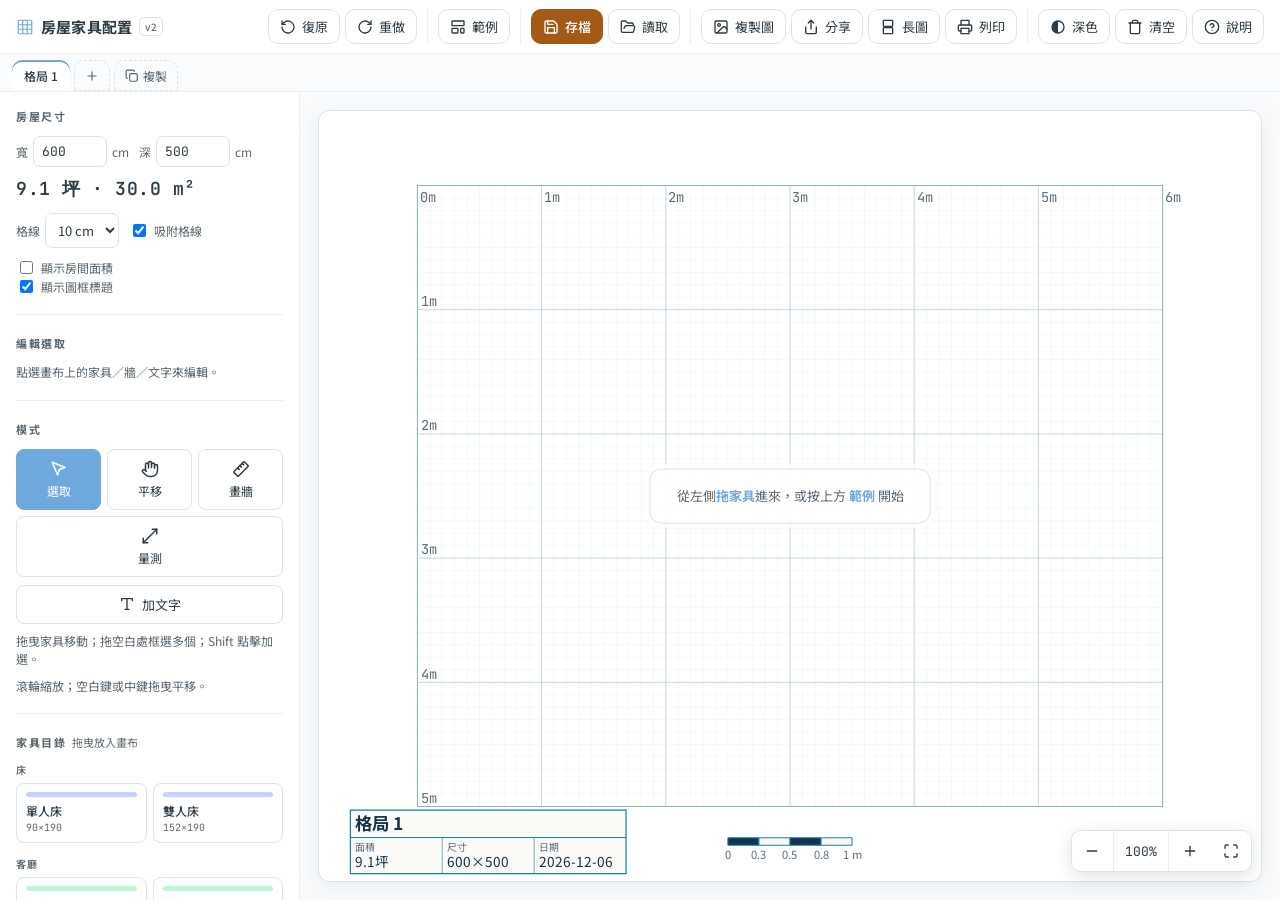
==== index.html @ b5158971 "fix: 改文字/標籤改成外科即時更新，除掉逐字 undo 與游標跳尾 oninput 原本每字元 commit()+render()，造成：逐字 undo、每字元重繪整張 SVG、render 重建" ====
<!doctype html>
<html lang="zh-Hant">
<head>
<meta charset="utf-8">
<meta name="viewport" content="width=device-width, initial-scale=1">
<title>房屋家具配置工具</title>
<link rel="preconnect" href="https://fonts.googleapis.com">
<link rel="preconnect" href="https://fonts.gstatic.com" crossorigin>
<link href="https://fonts.googleapis.com/css2?family=Noto+Sans+TC:wght@400;500;700&family=JetBrains+Mono:wght@400;500;600&display=swap" rel="stylesheet">
<link rel="stylesheet" href="style.css?v=20">
</head>
<body>
<header class="topbar">
  <div class="brand"><svg class="brand-mark" viewBox="0 0 24 24" aria-hidden="true"><rect x="3" y="3" width="18" height="18" rx="1.5"/><path d="M3 9h18M3 15h18M9 3v18M15 3v18"/></svg>房屋家具配置<span class="ver">v2</span></div>
  <div class="toolgroups">
    <div class="group">
      <button id="btnUndo" title="復原 (Ctrl+Z)" aria-label="復原"><svg viewBox="0 0 24 24"><path d="M3 12a9 9 0 1 0 3-6.7L3 8"/><path d="M3 3v5h5"/></svg><span>復原</span></button>
      <button id="btnRedo" title="重做 (Ctrl+Y)" aria-label="重做"><svg viewBox="0 0 24 24"><path d="M21 12a9 9 0 1 1-3-6.7L21 8"/><path d="M21 3v5h-5"/></svg><span>重做</span></button>
    </div>
    <div class="group">
      <button id="btnExample" title="載入三房兩廳範例" aria-label="載入範例"><svg viewBox="0 0 24 24"><rect x="3" y="3" width="18" height="7" rx="1"/><rect x="3" y="14" width="9" height="7" rx="1"/><rect x="16" y="14" width="5" height="7" rx="1"/></svg><span>範例</span></button>
    </div>
    <div class="group">
      <button id="btnSave" class="primary" title="存成自含 HTML" aria-label="存檔"><svg viewBox="0 0 24 24"><path d="M19 21H5a2 2 0 0 1-2-2V5a2 2 0 0 1 2-2h11l5 5v11a2 2 0 0 1-2 2z"/><path d="M17 21v-8H7v8"/><path d="M7 3v5h8"/></svg><span>存檔</span></button>
      <button id="btnLoad" title="讀取 .html / .json 續編" aria-label="讀取"><svg viewBox="0 0 24 24"><path d="m6 14 1.5-2.9A2 2 0 0 1 9.24 10H20a2 2 0 0 1 1.94 2.5l-1.55 6a2 2 0 0 1-1.94 1.5H4a2 2 0 0 1-2-2V5a2 2 0 0 1 2-2h3.9a2 2 0 0 1 1.69.9l.82 1.2a2 2 0 0 0 1.7.9H18a2 2 0 0 1 2 2v2"/></svg><span>讀取</span></button>
      <input type="file" id="fileInput" accept=".html,.json" hidden>
    </div>
    <div class="group">
      <button id="btnCopy" title="複製目前分頁平面圖" aria-label="複製圖"><svg viewBox="0 0 24 24"><rect x="3" y="3" width="18" height="18" rx="2"/><circle cx="9" cy="9" r="2"/><path d="m21 15-3.1-3.1a2 2 0 0 0-2.8 0L6 21"/></svg><span>複製圖</span></button>
      <button id="btnShare" title="複製分享連結" aria-label="分享"><svg viewBox="0 0 24 24"><path d="M4 12v8a2 2 0 0 0 2 2h12a2 2 0 0 0 2-2v-8"/><path d="M16 6l-4-4-4 4"/><path d="M12 2v13"/></svg><span>分享</span></button>
      <button id="btnLong" title="下載含所有分頁的長圖" aria-label="長圖"><svg viewBox="0 0 24 24"><rect x="5" y="2" width="14" height="9" rx="1"/><rect x="5" y="13" width="14" height="9" rx="1"/></svg><span>長圖</span></button>
      <button id="btnPrint" title="列印 / 另存 PDF" aria-label="列印"><svg viewBox="0 0 24 24"><path d="M6 9V2h12v7"/><path d="M6 18H4a2 2 0 0 1-2-2v-5a2 2 0 0 1 2-2h16a2 2 0 0 1 2 2v5a2 2 0 0 1-2 2h-2"/><rect x="6" y="14" width="12" height="8"/></svg><span>列印</span></button>
    </div>
    <div class="group">
      <button id="btnTheme" title="切換深／淺色" aria-label="切換深淺色"><svg viewBox="0 0 24 24"><circle cx="12" cy="12" r="9"/><path d="M12 3a9 9 0 0 0 0 18z" fill="currentColor" stroke="none"/></svg><span>深色</span></button>
      <button id="btnClear" class="danger" title="清空目前分頁" aria-label="清空"><svg viewBox="0 0 24 24"><path d="M3 6h18"/><path d="M19 6v14a2 2 0 0 1-2 2H7a2 2 0 0 1-2-2V6m3 0V4a2 2 0 0 1 2-2h4a2 2 0 0 1 2 2v2"/></svg><span>清空</span></button>
      <button id="btnHelp" title="使用說明 / 快捷鍵" aria-label="使用說明"><svg viewBox="0 0 24 24"><circle cx="12" cy="12" r="10"/><path d="M9.1 9a3 3 0 0 1 5.8 1c0 2-3 3-3 3"/><path d="M12 17h.01"/></svg><span>說明</span></button>
    </div>
  </div>
</header>

<div id="helpOverlay" class="overlay" hidden>
  <div class="modal" role="dialog" aria-modal="true" aria-labelledby="helpTitle">
    <button class="modal-x" id="helpClose" aria-label="關閉">×</button>
    <h2 id="helpTitle">使用說明</h2>
    <h3>模式</h3>
    <ul>
      <li><b>選取</b>：拖家具移動；拖空白處框選多個；Shift 點擊加選。</li>
      <li><b>平移</b>：拖曳畫布；也可空白鍵／中鍵／雙指。</li>
      <li><b>畫牆</b>：按住拖一道牆，牆面對齊格線，家具會自動貼齊。</li>
      <li><b>量測</b>：拖一條線量任意距離（cm）。</li>
    </ul>
    <h3>選取家具後</h3>
    <ul>
      <li>四角控制點拖曳改大小、上方圓點旋轉（吸附 15°，Shift 自由）。</li>
      <li>自動顯示到周圍牆的間距；左側可輸入精確 cm、換色、加標籤。</li>
    </ul>
    <h3>快捷鍵</h3>
    <ul class="keys">
      <li><kbd>方向鍵</kbd> 微調（<kbd>Shift</kbd>=1cm）</li>
      <li><kbd>R</kbd> 旋轉 90°</li>
      <li><kbd>Ctrl</kbd>+<kbd>Z</kbd>/<kbd>Y</kbd> 復原／重做</li>
      <li><kbd>Ctrl</kbd>+<kbd>C</kbd>/<kbd>V</kbd>/<kbd>D</kbd> 複製／貼上／再製</li>
      <li><kbd>Ctrl</kbd>+<kbd>A</kbd> 全選</li>
      <li><kbd>Delete</kbd> 刪除　<kbd>Esc</kbd> 取消</li>
      <li>滾輪／雙指 縮放</li>
    </ul>
    <h3>其他</h3>
    <ul>
      <li><b>房間面積</b>：勾選後牆圍出的每間房自動標坪數。</li>
      <li><b>底圖描圖</b>：上傳現成平面圖→校準比例→描牆擺家具。</li>
      <li><b>分頁</b>：多方案並存對比；<b>分享</b>複製連結、<b>長圖</b>含所有分頁、<b>列印</b>可另存 PDF。</li>
    </ul>
  </div>
</div>

<nav class="tabbar" id="tabbar" aria-label="格局分頁"></nav>

<main class="layout">
  <aside class="sidebar">
    <section class="panel">
      <h2>房屋尺寸</h2>
      <div class="row">
        <label>寬 <input type="number" id="areaW" class="num" min="100" max="3000" step="10"> cm</label>
        <label>深 <input type="number" id="areaH" class="num" min="100" max="3000" step="10"> cm</label>
      </div>
      <p class="pyeong num" id="pyeong">0 坪</p>
      <div class="row">
        <label>格線 <select id="gridSel">
          <option value="5">5 cm</option>
          <option value="10" selected>10 cm</option>
          <option value="25">25 cm</option>
          <option value="50">50 cm</option>
        </select></label>
        <label class="chk"><input type="checkbox" id="snapChk" checked> 吸附格線</label>
      </div>
      <label class="chk"><input type="checkbox" id="areaChk"> 顯示房間面積</label>
      <label class="chk"><input type="checkbox" id="titleChk" checked> 顯示圖框標題</label>
    </section>

    <section class="panel" id="editorSection">
      <h2>編輯選取</h2>
      <div id="editor"><p class="hint">點選畫布上的家具／牆／文字來編輯。</p></div>
    </section>

    <section class="panel">
      <h2>模式</h2>
      <div class="modes">
        <button id="modeSelect" class="mode active"><svg viewBox="0 0 24 24"><path d="M3 3l7.07 16.97 2.51-7.39 7.39-2.51L3 3z"/></svg><span>選取</span></button>
        <button id="modePan" class="mode"><svg viewBox="0 0 24 24"><path d="M18 11V6a2 2 0 0 0-4 0"/><path d="M14 10V4a2 2 0 0 0-4 0v2"/><path d="M10 10.5V6a2 2 0 0 0-4 0v8"/><path d="M18 8a2 2 0 1 1 4 0v6a8 8 0 0 1-8 8h-2c-2.8 0-4.5-.86-6-2.34l-3.6-3.6a2 2 0 0 1 2.83-2.82L7 15"/></svg><span>平移</span></button>
        <button id="modeWall" class="mode"><svg viewBox="0 0 24 24"><path d="M21.3 8.7 8.7 21.3a1 1 0 0 1-1.4 0l-4.6-4.6a1 1 0 0 1 0-1.4L15.3 2.7a1 1 0 0 1 1.4 0l4.6 4.6a1 1 0 0 1 0 1.4Z"/><path d="m7.5 10.5 2 2"/><path d="m10.5 7.5 2 2"/><path d="m13.5 4.5 2 2"/></svg><span>畫牆</span></button>
        <button id="modeMeasure" class="mode"><svg viewBox="0 0 24 24"><path d="M21 3 3 21"/><path d="M3 15v6h6"/><path d="M15 3h6v6"/></svg><span>量測</span></button>
      </div>
      <button id="addText" class="toolwide"><svg viewBox="0 0 24 24"><path d="M4 7V4h16v3"/><path d="M9 20h6"/><path d="M12 4v16"/></svg><span>加文字</span></button>
      <p class="hint" id="modeHint">拖曳家具移動；拖空白處框選多個；Shift 點擊加選。</p>
      <p class="hint">滾輪縮放；空白鍵或中鍵拖曳平移。</p>
    </section>

    <section class="panel">
      <h2>家具目錄 <span class="sub">拖曳放入畫布</span></h2>
      <div id="catalog"></div>
    </section>

    <section class="panel">
      <h2>底圖描圖 <span class="sub">選用</span></h2>
      <input type="file" id="bgInput" accept="image/*" hidden>
      <button class="toolwide" id="bgUpload"><svg viewBox="0 0 24 24"><rect x="3" y="3" width="18" height="18" rx="2"/><circle cx="9" cy="9" r="2"/><path d="m21 15-3.1-3.1a2 2 0 0 0-2.8 0L6 21"/></svg><span>上傳平面圖</span></button>
      <div id="bgCtl" hidden style="margin-top:10px">
        <label style="display:flex;gap:8px;align-items:center">透明度 <input type="range" id="bgOpacity" min="0.1" max="1" step="0.1" value="0.5" style="flex:1"></label>
        <div class="row" style="margin-top:10px">
          <button class="toolwide" id="bgCalib" style="flex:1"><svg viewBox="0 0 24 24"><path d="M21 3 3 21"/><path d="M3 15v6h6"/><path d="M15 3h6v6"/></svg><span>校準比例</span></button>
          <button class="toolwide del" id="bgRemove" style="flex:0 0 auto;width:auto;border-color:var(--danger);color:var(--danger)">移除</button>
        </div>
      </div>
      <p class="hint">上傳現成平面圖→校準比例→在上面描牆、擺家具。</p>
    </section>
  </aside>

  <div class="canvas-wrap">
    <svg id="board" xmlns="http://www.w3.org/2000/svg" preserveAspectRatio="xMidYMid meet"></svg>
    <div id="emptyHint" class="empty-hint" hidden>從左側<b>拖家具</b>進來，或按上方 <b>範例</b> 開始</div>
    <div class="zoom-ctl" role="group" aria-label="縮放">
      <button id="zoomOut" aria-label="縮小"><svg viewBox="0 0 24 24"><path d="M5 12h14"/></svg></button>
      <button id="zoomLabel" class="num" title="重設縮放">100%</button>
      <button id="zoomIn" aria-label="放大"><svg viewBox="0 0 24 24"><path d="M5 12h14"/><path d="M12 5v14"/></svg></button>
      <button id="zoomFit" title="符合視窗" aria-label="符合視窗"><svg viewBox="0 0 24 24"><path d="M8 3H5a2 2 0 0 0-2 2v3"/><path d="M21 8V5a2 2 0 0 0-2-2h-3"/><path d="M3 16v3a2 2 0 0 0 2 2h3"/><path d="M16 21h3a2 2 0 0 0 2-2v-3"/></svg></button>
    </div>
    <div id="toast" class="toast" role="status" aria-live="polite"></div>
  </div>
</main>

<script src="app.js?v=22" defer></script>
</body>
</html>
---- style.css ----
:root{
  color-scheme:light;
  --paper:#FFFFFF;       /* 面板白 */
  --paper-2:#FAFBFC;     /* 畫布外底，霧藍調 */
  --surface-2:#FFFFFF;   /* 可互動控件底（chip/input/mode）；深色時比面板略亮做層次 */
  --ink:#2D3B45;         /* 主文字（柔和深灰藍，非重製圖墨藍） */
  --muted:#5A6670;       /* 次要文字灰（對白底 ≥4.5:1） */
  --line:#EBEFF2;        /* 淺分隔線 */
  --line2:#DCE3E8;
  --accent:#6FA8DC;      /* 霧藍 */
  --accent-d:#4E8AC2;
  --accent-soft:rgba(111,168,220,.14); /* 框選填色，走 accent */
  --action:#A25A16;      /* 主動作色（存檔），暖琥珀與霧藍拉開層級；配白字達 WCAG AA */
  --action-d:#89490F;
  --danger:#D97060;      /* 柔珊瑚，取代刺眼紅 */
  --hover-bg:#EDF3FA;    /* 按鈕 hover 底色 */
  --chip-bg:#F1F5F9;     /* 標籤／小按鈕底色 */
  --tab-bg:#EEF3F8;      /* 分頁未選底 */
  --tab-bg-h:#E2ECF5;    /* 分頁 hover 底 */
  --soft:#EEF2F6;        /* kbd／小控制項 hover 底，收斂原本三個近似灰 */
  --text-strong:#334155; /* 畫布主輔助文字（固定，不隨深色翻轉——畫布恆為白紙） */
  --ink-dim:#5A6B7B;     /* 畫布次要文字（固定，同上） */
  --toast-bg:#2D3B45;    /* 提示膠囊固定深底，深淺色皆同 */
  --radius:12px;
  --mono:'JetBrains Mono',ui-monospace,SFMono-Regular,Menlo,monospace;
  --sans:'Noto Sans TC',system-ui,sans-serif;
}
/* 深色：只翻 chrome，畫布(#board)恆白。品牌色/畫布墨色/toast 不覆蓋→保留淺色值 */
:root[data-theme="dark"]{
  color-scheme:dark;
  --paper:#1B2530;
  --paper-2:#101820;
  --surface-2:#212E39;
  --ink:#E4EAEF;
  --muted:#93A1AC;
  --line:#28363F;
  --line2:#3A4854;
  --hover-bg:#243541;
  --chip-bg:#2B3A45;
  --tab-bg:#1F2B35;
  --tab-bg-h:#2A3A46;
  --soft:#293742;
}
*{box-sizing:border-box}
html,body{height:100%}
body{
  margin:0; background:var(--paper-2); color:var(--ink);
  font-family:var(--sans); font-size:14px; display:flex; flex-direction:column;
}
.num,#pyeong,input.num,#zoomLabel{font-family:var(--mono); font-variant-numeric:tabular-nums}

/* ---- top bar ---- */
.topbar{
  display:flex; align-items:center; justify-content:space-between; gap:12px;
  padding:9px 16px; background:var(--paper); color:var(--ink); flex-wrap:wrap;
  border-bottom:1px solid var(--line);
}
.brand{font-weight:700; font-size:15px; letter-spacing:.2px; display:flex; align-items:center; gap:7px}
.brand-mark{width:18px; height:18px; color:var(--accent); flex-shrink:0; fill:none; stroke:currentColor; stroke-width:1.6; stroke-linejoin:round}
.brand .ver{font-family:var(--sans); font-size:10px; color:var(--muted); font-weight:500; border:1px solid var(--line2); border-radius:5px; padding:1px 5px; letter-spacing:.5px}
.toolgroups{display:flex; gap:10px; flex-wrap:wrap}
.group{display:flex; gap:5px; align-items:center}
.group + .group{border-left:1px solid var(--line); padding-left:10px}
.topbar button{
  display:inline-flex; align-items:center; gap:6px; background:transparent; color:var(--ink);
  border:1px solid var(--line2); padding:7px 11px; min-height:34px; border-radius:10px; cursor:pointer;
  font-size:13px; font-family:inherit; transition:background .15s,border-color .15s,color .15s;
}
.topbar button:hover{background:var(--hover-bg); border-color:var(--accent); color:var(--accent-d)}
.topbar button.primary{background:var(--action); border-color:var(--action); color:#fff; font-weight:500}
.topbar button.primary:hover{background:var(--action-d); border-color:var(--action-d); color:#fff}
.topbar button.danger:hover{background:var(--danger); border-color:var(--danger); color:#fff}
/* 圖示只在按鈕內：限定 selector，避免 fill/stroke 繼承洩漏到畫布 SVG 文字 */
button svg{width:16px; height:16px; fill:none; stroke:currentColor; stroke-width:2; stroke-linecap:round; stroke-linejoin:round; flex-shrink:0}

/* ---- tab bar ---- */
.tabbar{
  display:flex; align-items:stretch; gap:4px; padding:6px 12px 0; background:var(--paper-2);
  overflow-x:auto; border-bottom:1px solid var(--line);
}
.tab{
  display:flex; align-items:center; gap:7px; padding:7px 12px; border-radius:10px 10px 0 0;
  background:var(--tab-bg); color:var(--muted); cursor:pointer; font-size:12px; white-space:nowrap; transition:background .15s,color .15s;
}
.tab:hover{background:var(--tab-bg-h); color:var(--ink)}
.tab.active{background:var(--paper); color:var(--ink); font-weight:500; box-shadow:inset 0 2px 0 var(--accent)}
.tab .tabx{display:inline-flex; border:none; background:transparent; cursor:pointer; color:inherit; opacity:.6; padding:0}
.tab .tabx:hover{opacity:1; color:var(--danger)}
.tab .tabx svg{width:13px; height:13px}
.tabbtn{
  display:inline-flex; align-items:center; gap:4px; border:1px dashed var(--line2); background:transparent;
  color:var(--muted); cursor:pointer; border-radius:10px 10px 0 0; padding:6px 10px; font-size:12px; font-family:inherit;
}
.tabbtn:hover{background:var(--tab-bg); color:var(--accent-d)}
.tabbtn svg{width:14px; height:14px}

/* ---- layout ---- */
.layout{flex:1; display:flex; min-height:0}
.sidebar{
  width:300px; flex-shrink:0; background:var(--paper); border-right:1px solid var(--line);
  overflow-y:auto; padding:16px;
}
.panel{margin-bottom:20px; padding-bottom:18px; border-bottom:1px solid var(--line)}
.panel:last-child{border-bottom:none}
.panel h2{
  font-size:11px; margin:0 0 12px; color:var(--muted); font-weight:700;
  text-transform:uppercase; letter-spacing:1.5px; display:flex; align-items:baseline; gap:6px;
}
.panel h2 .sub{font-size:11px; color:var(--muted); font-weight:400; text-transform:none; letter-spacing:0}
.row{display:flex; gap:10px; margin-bottom:10px; flex-wrap:wrap}
label{display:flex; align-items:center; gap:5px; color:var(--muted); font-size:12px}
label.chk{cursor:pointer}
input[type=number],select,input[type=text]{
  font-family:inherit; font-size:13px; padding:6px 8px; border:1px solid var(--line2);
  border-radius:7px; background:var(--surface-2); color:var(--ink); width:74px;
}
input.num{font-family:var(--mono)}
input[type=text]{width:100%; font-family:var(--sans)}
.pyeong{margin:0 0 12px; font-size:18px; font-weight:600; color:var(--ink); letter-spacing:.5px}
.hint{font-size:12px; color:var(--muted); margin:8px 0 0; line-height:1.55}
:focus-visible{outline:2px solid var(--accent); outline-offset:2px}

/* ---- modes ---- */
.modes{display:flex; gap:6px; flex-wrap:wrap; margin-bottom:8px}
.mode{
  flex:1; min-width:78px; display:flex; flex-direction:column; align-items:center; gap:4px;
  padding:10px 6px; border:1px solid var(--line2); background:var(--surface-2); border-radius:8px;
  cursor:pointer; font-family:inherit; font-size:12px; color:var(--ink); transition:border-color .15s;
}
.mode svg{width:18px; height:18px}
.mode:hover{border-color:var(--accent)}
.mode.active{background:var(--accent); border-color:var(--accent); color:#fff}
.toolwide{
  width:100%; display:flex; align-items:center; justify-content:center; gap:7px;
  padding:9px; border:1px solid var(--line2); background:var(--surface-2); border-radius:8px;
  cursor:pointer; font-family:inherit; font-size:13px; color:var(--ink); transition:border-color .15s;
}
.toolwide:hover{border-color:var(--accent)}

/* ---- catalog ---- */
#catalog .cat-group{margin-bottom:13px}
.cat-title{font-size:10px; color:var(--muted); margin:0 0 6px; font-weight:600; text-transform:uppercase; letter-spacing:1px}
.cat-items{display:grid; grid-template-columns:1fr 1fr; gap:6px}
.furn-chip{
  position:relative; display:flex; flex-direction:column; gap:2px; padding:8px 9px; border-radius:8px;
  border:1px solid var(--line2); cursor:grab; background:var(--surface-2); transition:border-color .12s,box-shadow .12s; user-select:none; touch-action:none;
}
.chipx{
  position:absolute; top:3px; right:3px; width:18px; height:18px; line-height:1; border:none;
  background:var(--chip-bg); color:var(--muted); border-radius:5px; cursor:pointer; font-size:14px; padding:0;
}
.chipx:hover{background:var(--danger); color:#fff}
.furn-chip:hover{border-color:var(--accent); box-shadow:0 1px 5px rgba(21,50,74,.1)}
.furn-chip:active{cursor:grabbing}
.furn-chip .swatch{width:100%; height:5px; border-radius:3px; margin-bottom:3px}
.furn-chip .nm{font-size:12px; font-weight:500}
.furn-chip .dim{font-size:10px; color:var(--muted); font-family:var(--mono)}

/* ---- sidebar editor ---- */
#editor .selrow{display:flex; gap:8px; align-items:center; margin-bottom:9px; flex-wrap:wrap}
#editor .seltitle{font-weight:700; font-size:14px}
#editor .hint{margin:0}
#editor button{
  font-family:inherit; font-size:12px; padding:8px 11px; border-radius:7px; cursor:pointer;
  border:1px solid var(--line2); background:var(--surface-2); color:var(--ink); min-height:36px; transition:border-color .15s,background .15s,color .15s;
}
#editor button:hover{border-color:var(--accent)}
#editor button.del{border-color:var(--danger); color:var(--danger)}
#editor button.del:hover{background:var(--danger); color:#fff}
#editor .swatches{gap:5px}
#editor .sw{width:24px; height:24px; min-height:0; padding:0; border-radius:6px; border:1px solid var(--line2)}
#editor .sw:hover{border-color:var(--accent)}
#editor .sw.reset{background:var(--surface-2); color:var(--muted)}

/* ---- canvas ---- */
.canvas-wrap{flex:1; min-width:0; position:relative; display:flex; padding:18px; background:var(--paper-2)}
#board{
  width:100%; height:100%; background:#fff; border:1px solid var(--line2);
  border-radius:var(--radius); box-shadow:0 6px 24px rgba(21,50,74,.08); touch-action:none;
}
#board .grid{pointer-events:none}
#board text{font-family:var(--sans)}
#board g.furn text{font-weight:500; fill:var(--text-strong)}
#board text.dim{font-family:var(--mono); font-variant-numeric:tabular-nums; fill:var(--ink-dim)}
#board g.furn,#board g.txt{cursor:move}
#board g.wall{cursor:move}
#board.mode-wall{cursor:crosshair}
#board.mode-pan{cursor:grab}
#board .handle{cursor:nwse-resize; fill:#fff; stroke:var(--accent); stroke-width:1.5; vector-effect:non-scaling-stroke}
#board .handle.rot{cursor:grab; fill:var(--accent)}
#board .wend{cursor:move; fill:#fff; stroke:var(--accent); stroke-width:1.5; vector-effect:non-scaling-stroke}
#board .marquee{fill:var(--accent-soft); stroke:var(--accent); stroke-width:1; vector-effect:non-scaling-stroke; stroke-dasharray:6 4}
#board .guide{stroke:#e11d48; stroke-width:1; vector-effect:non-scaling-stroke; pointer-events:none; stroke-dasharray:4 3}

/* empty-state hint */
.empty-hint{
  position:absolute; left:50%; top:50%; transform:translate(-50%,-50%); pointer-events:none;
  color:var(--muted); font-size:13px; line-height:1.6; text-align:center; background:rgba(255,255,255,.92);
  padding:16px 26px; border:1px solid var(--line2); border-radius:var(--radius);
  box-shadow:0 0 0 4px rgba(255,255,255,.92), 0 1px 12px rgba(45,59,69,.07);
}
.empty-hint b{color:var(--accent)}

/* ---- zoom control ---- */
.zoom-ctl{
  position:absolute; right:28px; bottom:28px; z-index:20; display:flex; gap:1px;
  background:var(--surface-2); border:1px solid var(--line2); border-radius:10px; overflow:hidden;
  box-shadow:0 4px 16px rgba(21,50,74,.14);
}
.zoom-ctl button{
  min-width:40px; min-height:40px; display:inline-flex; align-items:center; justify-content:center;
  border:none; background:var(--surface-2); color:var(--ink); cursor:pointer; font-family:var(--mono); font-size:13px; transition:background .15s,color .15s;
}
.zoom-ctl button:hover{background:var(--soft); color:var(--accent)}
#zoomLabel{min-width:56px; border-left:1px solid var(--line); border-right:1px solid var(--line)}

/* ---- palette drag ghost ---- */
.drag-ghost{position:fixed; z-index:60; pointer-events:none; transform:translate(-50%,-50%); opacity:.85; width:96px; box-shadow:0 6px 20px rgba(21,50,74,.28)}

/* ---- toast ---- */
.toast{
  position:absolute; left:50%; bottom:26px; transform:translateX(-50%) translateY(10px);
  background:var(--toast-bg); color:#fff; padding:9px 18px; border-radius:20px; font-size:13px;
  opacity:0; pointer-events:none; transition:opacity .2s,transform .2s; white-space:nowrap; box-shadow:0 6px 20px rgba(21,50,74,.25);
}
.toast.show{opacity:1; transform:translateX(-50%) translateY(0)}

/* ---- help modal ---- */
.overlay{
  position:fixed; inset:0; z-index:100; background:rgba(15,23,42,.5);
  display:flex; align-items:center; justify-content:center; padding:20px;
}
.overlay[hidden]{display:none}   /* 蓋過 .overlay 的 display:flex，hidden 才真正隱藏 */
.modal{
  position:relative; background:var(--paper); border-radius:14px; max-width:560px; width:100%;
  max-height:86vh; overflow-y:auto; padding:24px 28px; box-shadow:0 20px 60px rgba(15,23,42,.35);
}
.modal h2{margin:0 0 14px; font-size:20px}
.modal h3{margin:18px 0 6px; font-size:13px; color:var(--accent); text-transform:uppercase; letter-spacing:1px}
.modal ul{margin:0; padding-left:20px}
.modal li{margin:5px 0; font-size:13px; line-height:1.6; color:var(--ink)}
.modal b{color:var(--ink)}
.modal kbd{font-family:var(--mono); font-size:11px; background:var(--soft); border:1px solid var(--line2); border-radius:4px; padding:1px 5px}
.modal .keys li{list-style:none}
.modal-x{
  position:absolute; top:14px; right:16px; width:32px; height:32px; border:none; background:var(--soft);
  border-radius:8px; cursor:pointer; font-size:18px; color:var(--muted); line-height:1;
}
.modal-x:hover{background:var(--danger); color:#fff}

@media (prefers-reduced-motion:reduce){ *{transition:none !important} }
@media (max-width:760px){
  .layout{flex-direction:column}
  .sidebar{width:100%; max-height:42vh; border-right:none; border-bottom:1px solid var(--line)}
  .brand{display:none}
  .topbar button span{display:none}
  .topbar button{min-height:40px; min-width:40px; justify-content:center}
}
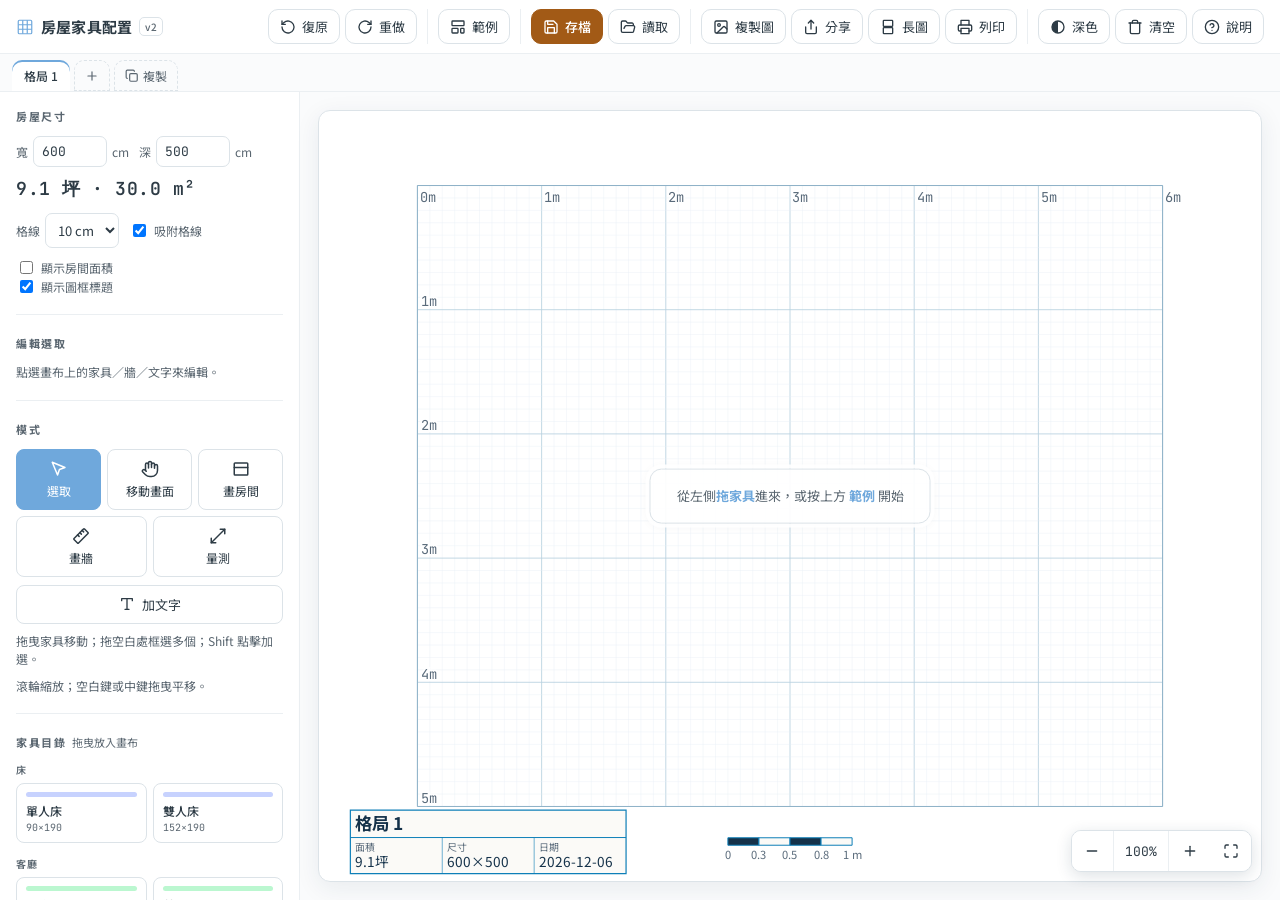
==== commit d1fe18b2: "feat: 新增「畫房間」模式，拖一個方框一次生成四面外牆 素人原本要畫自己的格局得逐道拉 4 面牆，門檻高。新增畫房間模式：拖矩形 一次建立閉合四牆（走格線吸附），單次 undo 可整組移除。共用 " ====
--- a/index.html
+++ b/index.html
@@ -7,7 +7,7 @@
 <link rel="preconnect" href="https://fonts.googleapis.com">
 <link rel="preconnect" href="https://fonts.gstatic.com" crossorigin>
 <link href="https://fonts.googleapis.com/css2?family=Noto+Sans+TC:wght@400;500;700&family=JetBrains+Mono:wght@400;500;600&display=swap" rel="stylesheet">
-<link rel="stylesheet" href="style.css?v=20">
+<link rel="stylesheet" href="style.css?v=23">
 </head>
 <body>
 <header class="topbar">
@@ -107,7 +107,8 @@
       <h2>模式</h2>
       <div class="modes">
         <button id="modeSelect" class="mode active"><svg viewBox="0 0 24 24"><path d="M3 3l7.07 16.97 2.51-7.39 7.39-2.51L3 3z"/></svg><span>選取</span></button>
-        <button id="modePan" class="mode"><svg viewBox="0 0 24 24"><path d="M18 11V6a2 2 0 0 0-4 0"/><path d="M14 10V4a2 2 0 0 0-4 0v2"/><path d="M10 10.5V6a2 2 0 0 0-4 0v8"/><path d="M18 8a2 2 0 1 1 4 0v6a8 8 0 0 1-8 8h-2c-2.8 0-4.5-.86-6-2.34l-3.6-3.6a2 2 0 0 1 2.83-2.82L7 15"/></svg><span>平移</span></button>
+        <button id="modePan" class="mode"><svg viewBox="0 0 24 24"><path d="M18 11V6a2 2 0 0 0-4 0"/><path d="M14 10V4a2 2 0 0 0-4 0v2"/><path d="M10 10.5V6a2 2 0 0 0-4 0v8"/><path d="M18 8a2 2 0 1 1 4 0v6a8 8 0 0 1-8 8h-2c-2.8 0-4.5-.86-6-2.34l-3.6-3.6a2 2 0 0 1 2.83-2.82L7 15"/></svg><span>移動畫面</span></button>
+        <button id="modeRoom" class="mode"><svg viewBox="0 0 24 24"><rect x="3" y="4" width="18" height="16" rx="1"/><path d="M3 10h18"/></svg><span>畫房間</span></button>
         <button id="modeWall" class="mode"><svg viewBox="0 0 24 24"><path d="M21.3 8.7 8.7 21.3a1 1 0 0 1-1.4 0l-4.6-4.6a1 1 0 0 1 0-1.4L15.3 2.7a1 1 0 0 1 1.4 0l4.6 4.6a1 1 0 0 1 0 1.4Z"/><path d="m7.5 10.5 2 2"/><path d="m10.5 7.5 2 2"/><path d="m13.5 4.5 2 2"/></svg><span>畫牆</span></button>
         <button id="modeMeasure" class="mode"><svg viewBox="0 0 24 24"><path d="M21 3 3 21"/><path d="M3 15v6h6"/><path d="M15 3h6v6"/></svg><span>量測</span></button>
       </div>
@@ -149,6 +150,6 @@
   </div>
 </main>
 
-<script src="app.js?v=22" defer></script>
+<script src="app.js?v=23" defer></script>
 </body>
 </html>
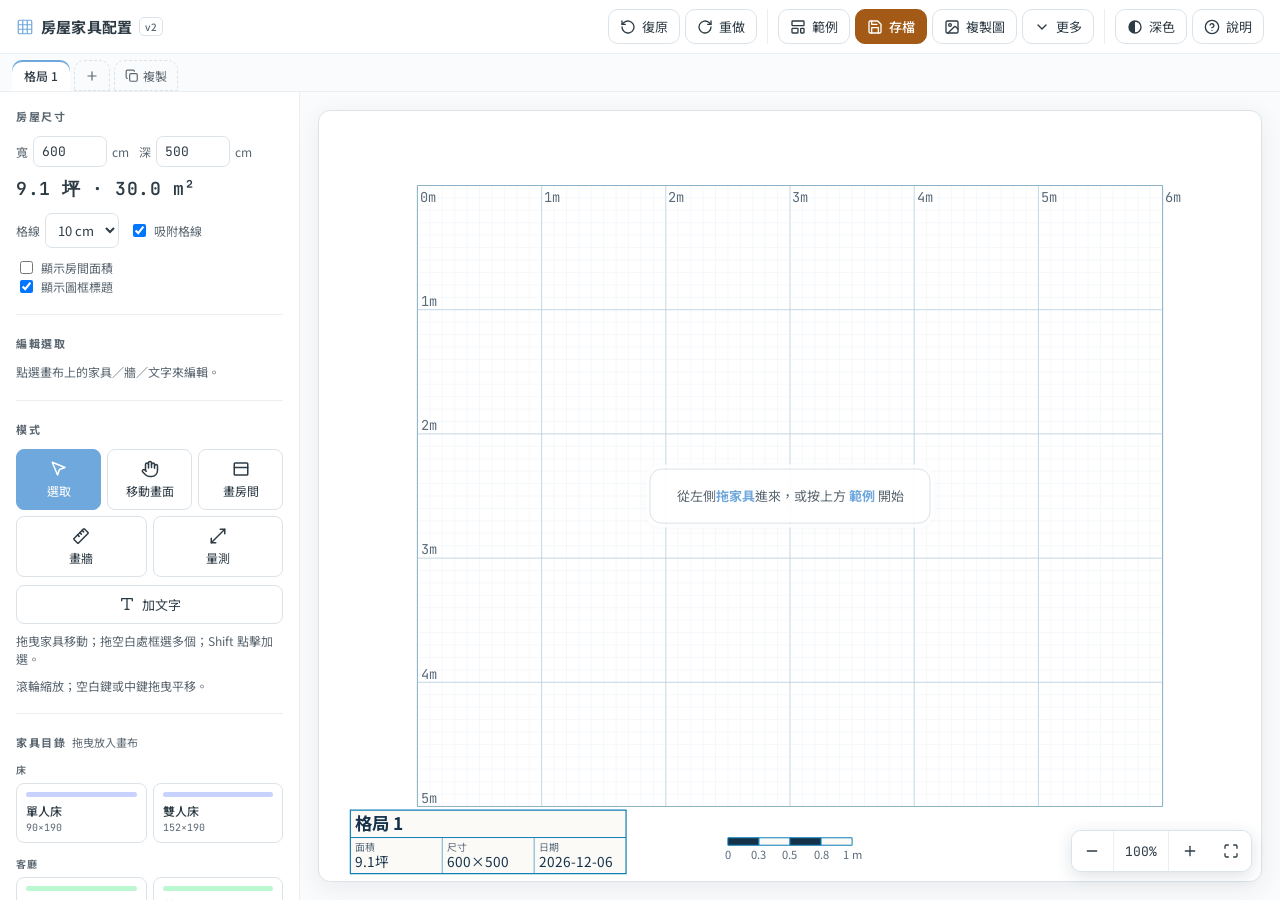
==== commit 8a7b6618: "feat: 工具列收斂，進階操作收進「更多」下拉，主列 12→8 顆 素人視角減認知負擔：主列只留 復原/重做/範例/存檔/複製圖，深色/說明靠右。 讀取/分享/長圖/列印/清空 收進「更多▾」下拉（" ====
--- a/index.html
+++ b/index.html
@@ -7,7 +7,7 @@
 <link rel="preconnect" href="https://fonts.googleapis.com">
 <link rel="preconnect" href="https://fonts.gstatic.com" crossorigin>
 <link href="https://fonts.googleapis.com/css2?family=Noto+Sans+TC:wght@400;500;700&family=JetBrains+Mono:wght@400;500;600&display=swap" rel="stylesheet">
-<link rel="stylesheet" href="style.css?v=23">
+<link rel="stylesheet" href="style.css?v=25">
 </head>
 <body>
 <header class="topbar">
@@ -19,21 +19,23 @@
     </div>
     <div class="group">
       <button id="btnExample" title="載入三房兩廳範例" aria-label="載入範例"><svg viewBox="0 0 24 24"><rect x="3" y="3" width="18" height="7" rx="1"/><rect x="3" y="14" width="9" height="7" rx="1"/><rect x="16" y="14" width="5" height="7" rx="1"/></svg><span>範例</span></button>
+      <button id="btnSave" class="primary" title="存成檔案（可再讀回續編）" aria-label="存檔"><svg viewBox="0 0 24 24"><path d="M19 21H5a2 2 0 0 1-2-2V5a2 2 0 0 1 2-2h11l5 5v11a2 2 0 0 1-2 2z"/><path d="M17 21v-8H7v8"/><path d="M7 3v5h8"/></svg><span>存檔</span></button>
+      <button id="btnCopy" title="複製平面圖，可貼到 LINE／Discord" aria-label="複製圖"><svg viewBox="0 0 24 24"><rect x="3" y="3" width="18" height="18" rx="2"/><circle cx="9" cy="9" r="2"/><path d="m21 15-3.1-3.1a2 2 0 0 0-2.8 0L6 21"/></svg><span>複製圖</span></button>
+      <div class="more-wrap">
+        <button id="btnMore" aria-haspopup="true" aria-expanded="false" title="更多操作"><svg viewBox="0 0 24 24"><path d="M6 9l6 6 6-6"/></svg><span>更多</span></button>
+        <div class="menu" id="moreMenu" role="menu" hidden>
+          <button id="btnLoad" role="menuitem" title="讀取 .html / .json 續編"><svg viewBox="0 0 24 24"><path d="m6 14 1.5-2.9A2 2 0 0 1 9.24 10H20a2 2 0 0 1 1.94 2.5l-1.55 6a2 2 0 0 1-1.94 1.5H4a2 2 0 0 1-2-2V5a2 2 0 0 1 2-2h3.9a2 2 0 0 1 1.69.9l.82 1.2a2 2 0 0 0 1.7.9H18a2 2 0 0 1 2 2v2"/></svg><span>讀取續編</span></button>
+          <button id="btnShare" role="menuitem" title="複製分享連結"><svg viewBox="0 0 24 24"><path d="M4 12v8a2 2 0 0 0 2 2h12a2 2 0 0 0 2-2v-8"/><path d="M16 6l-4-4-4 4"/><path d="M12 2v13"/></svg><span>分享連結</span></button>
+          <button id="btnLong" role="menuitem" title="下載含所有分頁的長圖"><svg viewBox="0 0 24 24"><rect x="5" y="2" width="14" height="9" rx="1"/><rect x="5" y="13" width="14" height="9" rx="1"/></svg><span>全分頁長圖</span></button>
+          <button id="btnPrint" role="menuitem" title="列印 / 另存 PDF"><svg viewBox="0 0 24 24"><path d="M6 9V2h12v7"/><path d="M6 18H4a2 2 0 0 1-2-2v-5a2 2 0 0 1 2-2h16a2 2 0 0 1 2 2v5a2 2 0 0 1-2 2h-2"/><rect x="6" y="14" width="12" height="8"/></svg><span>列印 / PDF</span></button>
+          <div class="menu-sep"></div>
+          <button id="btnClear" class="danger" role="menuitem" title="清空目前分頁"><svg viewBox="0 0 24 24"><path d="M3 6h18"/><path d="M19 6v14a2 2 0 0 1-2 2H7a2 2 0 0 1-2-2V6m3 0V4a2 2 0 0 1 2-2h4a2 2 0 0 1 2 2v2"/></svg><span>清空目前分頁</span></button>
+        </div>
+        <input type="file" id="fileInput" accept=".html,.json" hidden>
+      </div>
     </div>
-    <div class="group">
-      <button id="btnSave" class="primary" title="存成自含 HTML" aria-label="存檔"><svg viewBox="0 0 24 24"><path d="M19 21H5a2 2 0 0 1-2-2V5a2 2 0 0 1 2-2h11l5 5v11a2 2 0 0 1-2 2z"/><path d="M17 21v-8H7v8"/><path d="M7 3v5h8"/></svg><span>存檔</span></button>
-      <button id="btnLoad" title="讀取 .html / .json 續編" aria-label="讀取"><svg viewBox="0 0 24 24"><path d="m6 14 1.5-2.9A2 2 0 0 1 9.24 10H20a2 2 0 0 1 1.94 2.5l-1.55 6a2 2 0 0 1-1.94 1.5H4a2 2 0 0 1-2-2V5a2 2 0 0 1 2-2h3.9a2 2 0 0 1 1.69.9l.82 1.2a2 2 0 0 0 1.7.9H18a2 2 0 0 1 2 2v2"/></svg><span>讀取</span></button>
-      <input type="file" id="fileInput" accept=".html,.json" hidden>
-    </div>
-    <div class="group">
-      <button id="btnCopy" title="複製目前分頁平面圖" aria-label="複製圖"><svg viewBox="0 0 24 24"><rect x="3" y="3" width="18" height="18" rx="2"/><circle cx="9" cy="9" r="2"/><path d="m21 15-3.1-3.1a2 2 0 0 0-2.8 0L6 21"/></svg><span>複製圖</span></button>
-      <button id="btnShare" title="複製分享連結" aria-label="分享"><svg viewBox="0 0 24 24"><path d="M4 12v8a2 2 0 0 0 2 2h12a2 2 0 0 0 2-2v-8"/><path d="M16 6l-4-4-4 4"/><path d="M12 2v13"/></svg><span>分享</span></button>
-      <button id="btnLong" title="下載含所有分頁的長圖" aria-label="長圖"><svg viewBox="0 0 24 24"><rect x="5" y="2" width="14" height="9" rx="1"/><rect x="5" y="13" width="14" height="9" rx="1"/></svg><span>長圖</span></button>
-      <button id="btnPrint" title="列印 / 另存 PDF" aria-label="列印"><svg viewBox="0 0 24 24"><path d="M6 9V2h12v7"/><path d="M6 18H4a2 2 0 0 1-2-2v-5a2 2 0 0 1 2-2h16a2 2 0 0 1 2 2v5a2 2 0 0 1-2 2h-2"/><rect x="6" y="14" width="12" height="8"/></svg><span>列印</span></button>
-    </div>
-    <div class="group">
+    <div class="group group-right">
       <button id="btnTheme" title="切換深／淺色" aria-label="切換深淺色"><svg viewBox="0 0 24 24"><circle cx="12" cy="12" r="9"/><path d="M12 3a9 9 0 0 0 0 18z" fill="currentColor" stroke="none"/></svg><span>深色</span></button>
-      <button id="btnClear" class="danger" title="清空目前分頁" aria-label="清空"><svg viewBox="0 0 24 24"><path d="M3 6h18"/><path d="M19 6v14a2 2 0 0 1-2 2H7a2 2 0 0 1-2-2V6m3 0V4a2 2 0 0 1 2-2h4a2 2 0 0 1 2 2v2"/></svg><span>清空</span></button>
       <button id="btnHelp" title="使用說明 / 快捷鍵" aria-label="使用說明"><svg viewBox="0 0 24 24"><circle cx="12" cy="12" r="10"/><path d="M9.1 9a3 3 0 0 1 5.8 1c0 2-3 3-3 3"/><path d="M12 17h.01"/></svg><span>說明</span></button>
     </div>
   </div>
@@ -150,6 +152,6 @@
   </div>
 </main>
 
-<script src="app.js?v=23" defer></script>
+<script src="app.js?v=24" defer></script>
 </body>
 </html>
--- a/style.css
+++ b/style.css
@@ -256,3 +256,19 @@
   .topbar button span{display:none}
   .topbar button{min-height:40px; min-width:40px; justify-content:center}
 }
+
+/* ---- 更多下拉選單（放媒體查詢後，確保 menu 內文字不被手機的 span:none 隱藏） ---- */
+.group-right{margin-left:auto}
+.more-wrap{position:relative}
+#btnMore[aria-expanded="true"]{background:var(--hover-bg); border-color:var(--accent); color:var(--accent-d)}
+.menu{
+  position:absolute; top:calc(100% + 6px); right:0; z-index:50; min-width:200px;
+  background:var(--paper); border:1px solid var(--line2); border-radius:10px; padding:6px;
+  display:flex; flex-direction:column; gap:2px; box-shadow:0 10px 30px rgba(21,50,74,.18);
+}
+.menu[hidden]{display:none}
+.menu button{width:100%; min-width:0; justify-content:flex-start; border:none; background:transparent; padding:9px 10px; border-radius:7px; min-height:40px; color:var(--ink)}
+.menu button:hover{background:var(--hover-bg); border-color:transparent; color:var(--ink)}
+.menu button.danger:hover{background:var(--danger); border-color:transparent; color:#fff}
+.menu button span{display:inline}
+.menu-sep{height:1px; background:var(--line); margin:4px 2px}
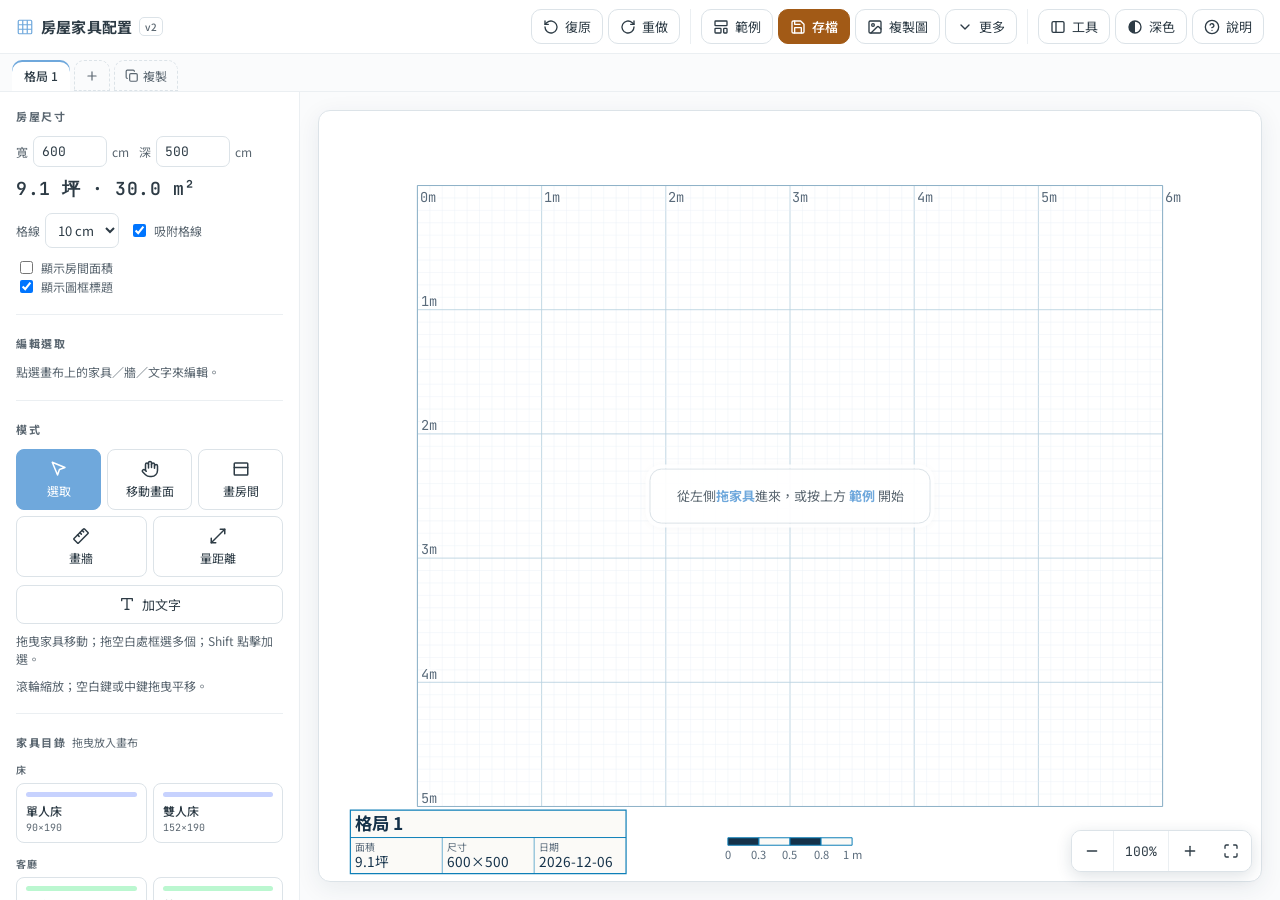
==== commit 4df31429: "feat: prompt 換 inline 表單彈窗 + 術語白話 + 手機側欄收合 #3 自訂家具原本連彈 3 次原生 prompt，改成單一 askForm 表單（名稱/寬/深一次填），    校" ====
--- a/index.html
+++ b/index.html
@@ -7,7 +7,7 @@
 <link rel="preconnect" href="https://fonts.googleapis.com">
 <link rel="preconnect" href="https://fonts.gstatic.com" crossorigin>
 <link href="https://fonts.googleapis.com/css2?family=Noto+Sans+TC:wght@400;500;700&family=JetBrains+Mono:wght@400;500;600&display=swap" rel="stylesheet">
-<link rel="stylesheet" href="style.css?v=25">
+<link rel="stylesheet" href="style.css?v=26">
 </head>
 <body>
 <header class="topbar">
@@ -35,6 +35,7 @@
       </div>
     </div>
     <div class="group group-right">
+      <button id="btnSidebar" class="mobile-only" title="顯示／隱藏工具面板" aria-label="工具面板"><svg viewBox="0 0 24 24"><rect x="3" y="4" width="18" height="16" rx="2"/><path d="M9 4v16"/></svg><span>工具</span></button>
       <button id="btnTheme" title="切換深／淺色" aria-label="切換深淺色"><svg viewBox="0 0 24 24"><circle cx="12" cy="12" r="9"/><path d="M12 3a9 9 0 0 0 0 18z" fill="currentColor" stroke="none"/></svg><span>深色</span></button>
       <button id="btnHelp" title="使用說明 / 快捷鍵" aria-label="使用說明"><svg viewBox="0 0 24 24"><circle cx="12" cy="12" r="10"/><path d="M9.1 9a3 3 0 0 1 5.8 1c0 2-3 3-3 3"/><path d="M12 17h.01"/></svg><span>說明</span></button>
     </div>
@@ -112,7 +113,7 @@
         <button id="modePan" class="mode"><svg viewBox="0 0 24 24"><path d="M18 11V6a2 2 0 0 0-4 0"/><path d="M14 10V4a2 2 0 0 0-4 0v2"/><path d="M10 10.5V6a2 2 0 0 0-4 0v8"/><path d="M18 8a2 2 0 1 1 4 0v6a8 8 0 0 1-8 8h-2c-2.8 0-4.5-.86-6-2.34l-3.6-3.6a2 2 0 0 1 2.83-2.82L7 15"/></svg><span>移動畫面</span></button>
         <button id="modeRoom" class="mode"><svg viewBox="0 0 24 24"><rect x="3" y="4" width="18" height="16" rx="1"/><path d="M3 10h18"/></svg><span>畫房間</span></button>
         <button id="modeWall" class="mode"><svg viewBox="0 0 24 24"><path d="M21.3 8.7 8.7 21.3a1 1 0 0 1-1.4 0l-4.6-4.6a1 1 0 0 1 0-1.4L15.3 2.7a1 1 0 0 1 1.4 0l4.6 4.6a1 1 0 0 1 0 1.4Z"/><path d="m7.5 10.5 2 2"/><path d="m10.5 7.5 2 2"/><path d="m13.5 4.5 2 2"/></svg><span>畫牆</span></button>
-        <button id="modeMeasure" class="mode"><svg viewBox="0 0 24 24"><path d="M21 3 3 21"/><path d="M3 15v6h6"/><path d="M15 3h6v6"/></svg><span>量測</span></button>
+        <button id="modeMeasure" class="mode"><svg viewBox="0 0 24 24"><path d="M21 3 3 21"/><path d="M3 15v6h6"/><path d="M15 3h6v6"/></svg><span>量距離</span></button>
       </div>
       <button id="addText" class="toolwide"><svg viewBox="0 0 24 24"><path d="M4 7V4h16v3"/><path d="M9 20h6"/><path d="M12 4v16"/></svg><span>加文字</span></button>
       <p class="hint" id="modeHint">拖曳家具移動；拖空白處框選多個；Shift 點擊加選。</p>
@@ -152,6 +153,6 @@
   </div>
 </main>
 
-<script src="app.js?v=24" defer></script>
+<script src="app.js?v=26" defer></script>
 </body>
 </html>
--- a/style.css
+++ b/style.css
@@ -255,6 +255,8 @@
   .brand{display:none}
   .topbar button span{display:none}
   .topbar button{min-height:40px; min-width:40px; justify-content:center}
+  .mobile-only{display:inline-flex}
+  .sidebar-hidden .sidebar{display:none}
 }
 
 /* ---- 更多下拉選單（放媒體查詢後，確保 menu 內文字不被手機的 span:none 隱藏） ---- */
@@ -272,3 +274,18 @@
 .menu button.danger:hover{background:var(--danger); border-color:transparent; color:#fff}
 .menu button span{display:inline}
 .menu-sep{height:1px; background:var(--line); margin:4px 2px}
+
+/* ---- 表單彈窗（取代 prompt） ---- */
+.dlg h2{margin:0 0 16px; font-size:17px}
+.dlg-row{display:flex; align-items:center; gap:10px; margin:0 0 12px; color:var(--ink); font-size:14px}
+.dlg-row>span{flex:0 0 56px}
+.dlg-row input{flex:1; width:auto}
+.dlg-row em{flex:0 0 auto; color:var(--muted); font-style:normal; font-size:12px}
+.dlg-actions{display:flex; justify-content:flex-end; gap:8px; margin-top:20px}
+.dlg-actions button{padding:9px 18px; border-radius:8px; border:1px solid var(--line2); background:var(--surface-2); color:var(--ink); cursor:pointer; font-family:inherit; font-size:14px; min-height:40px}
+.dlg-actions .dlg-ok{background:var(--action); border-color:var(--action); color:#fff; font-weight:500}
+.dlg-actions .dlg-ok:hover{background:var(--action-d); border-color:var(--action-d)}
+.dlg-actions .dlg-cancel:hover{border-color:var(--accent)}
+
+/* 僅手機顯示（側欄收合鈕） */
+.mobile-only{display:none}
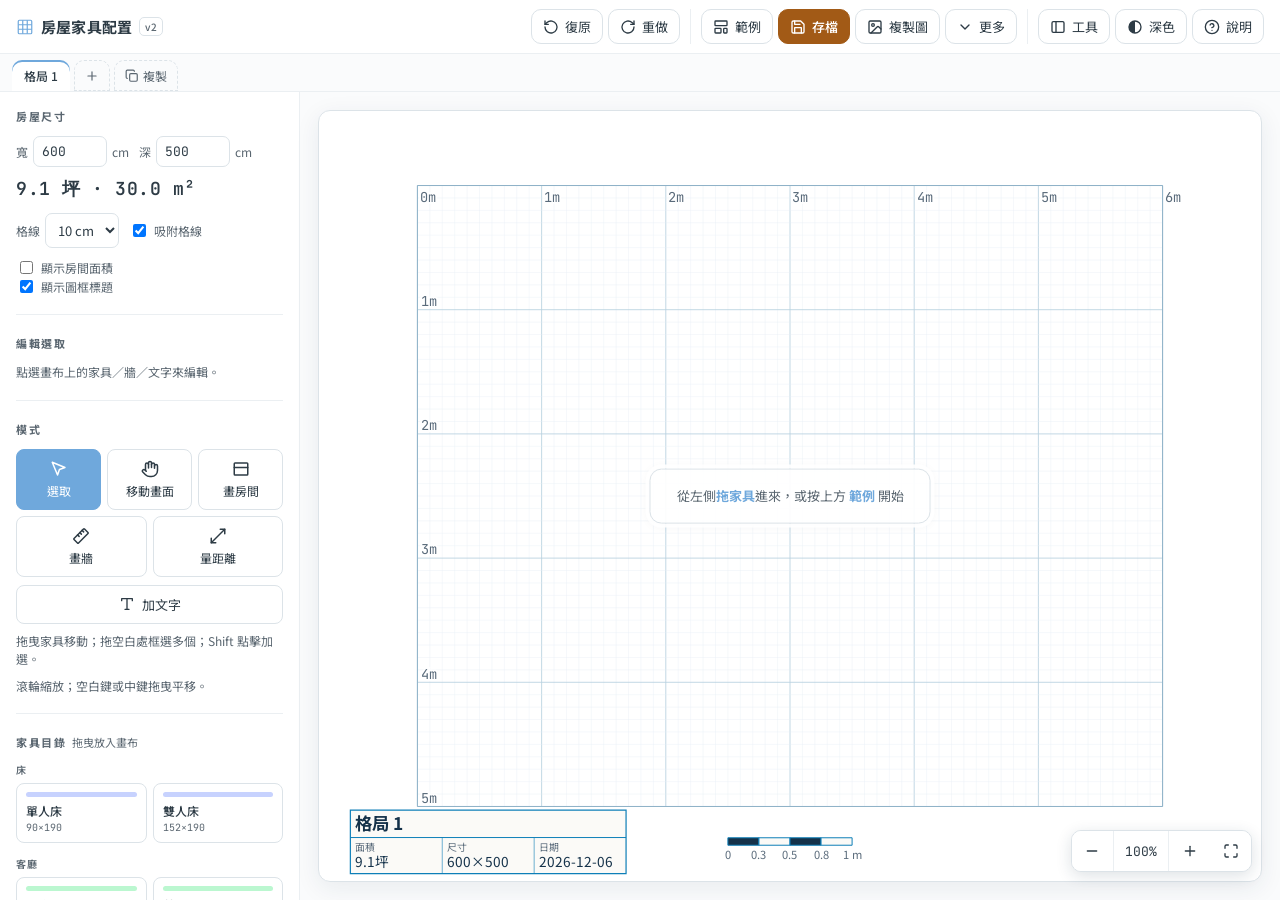
==== commit c913464e: "fix: 深色模式提高邊框可見度，解決「看不清楚」 實測發現深色下文字對比其實都夠（muted 5.9、chip 名 11.4），真兇是邊框近乎 隱形：面板分隔線 1.25:1、控件邊框 1.48:1" ====
--- a/index.html
+++ b/index.html
@@ -3,11 +3,12 @@
 <head>
 <meta charset="utf-8">
 <meta name="viewport" content="width=device-width, initial-scale=1">
+<meta name="theme-color" content="#FFFFFF">
 <title>房屋家具配置工具</title>
 <link rel="preconnect" href="https://fonts.googleapis.com">
 <link rel="preconnect" href="https://fonts.gstatic.com" crossorigin>
 <link href="https://fonts.googleapis.com/css2?family=Noto+Sans+TC:wght@400;500;700&family=JetBrains+Mono:wght@400;500;600&display=swap" rel="stylesheet">
-<link rel="stylesheet" href="style.css?v=26">
+<link rel="stylesheet" href="style.css?v=27">
 </head>
 <body>
 <header class="topbar">
@@ -153,6 +154,6 @@
   </div>
 </main>
 
-<script src="app.js?v=26" defer></script>
+<script src="app.js?v=27" defer></script>
 </body>
 </html>
--- a/style.css
+++ b/style.css
@@ -30,17 +30,19 @@
   color-scheme:dark;
   --paper:#1B2530;
   --paper-2:#101820;
-  --surface-2:#212E39;
+  --surface-2:#2B3C4D;   /* 抬升控件底，跟面板拉出層次 */
   --ink:#E4EAEF;
   --muted:#93A1AC;
-  --line:#28363F;
-  --line2:#3A4854;
-  --hover-bg:#243541;
+  --line:#40505E;        /* 分隔線：深色下需更亮才看得見（vs 面板 ~1.9:1） */
+  --line2:#5E7083;       /* 控件邊框：更亮，讓輸入框/按鈕邊界明確（~2.2:1） */
+  --hover-bg:#2A3B4B;
   --chip-bg:#2B3A45;
   --tab-bg:#1F2B35;
   --tab-bg-h:#2A3A46;
-  --soft:#293742;
-}
+  --soft:#2B3C4D;
+}
+/* 深色時畫布微降白，減少暗房眩光；匯出 SVG 仍自帶純白，下載不受影響 */
+:root[data-theme="dark"] #board{background:#F0F2F5}
 *{box-sizing:border-box}
 html,body{height:100%}
 body{
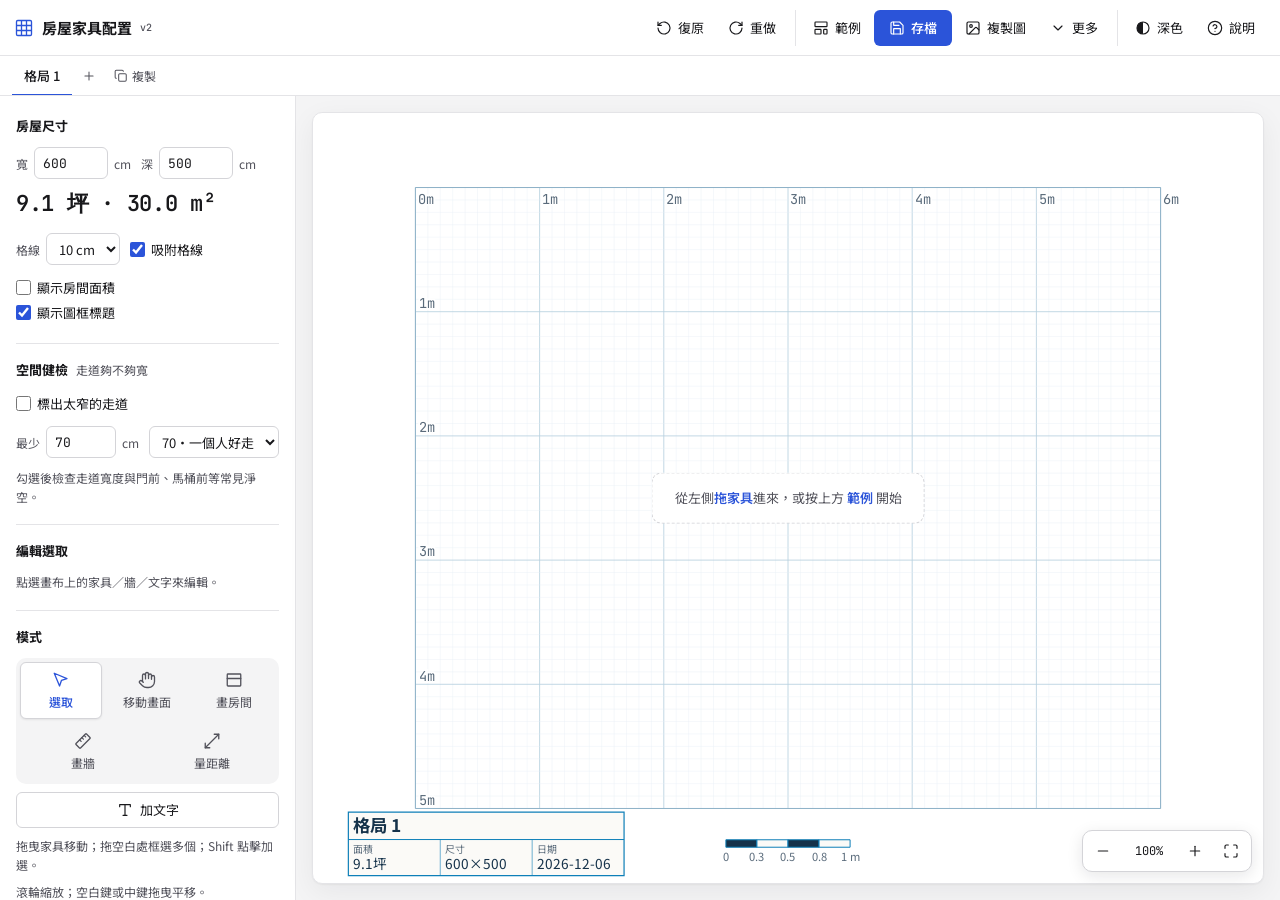
==== commit 0fd72a71: "feat: 空間健檢走道檢查、水電符號、滑門／落地窗／柱子 - 勾選後標出小於門檻的走道並列在側欄，貼齊 0cm 不報 - 新增插座／專用插座／開關／網路孔電氣符號，不列入走道計算 - 開口新增滑門、" ====
--- a/index.html
+++ b/index.html
@@ -8,11 +8,11 @@
 <link rel="preconnect" href="https://fonts.googleapis.com">
 <link rel="preconnect" href="https://fonts.gstatic.com" crossorigin>
 <link href="https://fonts.googleapis.com/css2?family=Noto+Sans+TC:wght@400;500;700&family=JetBrains+Mono:wght@400;500;600&display=swap" rel="stylesheet">
-<link rel="stylesheet" href="style.css?v=27">
+<link rel="stylesheet" href="style.css?v=29">
 </head>
 <body>
 <header class="topbar">
-  <div class="brand"><svg class="brand-mark" viewBox="0 0 24 24" aria-hidden="true"><rect x="3" y="3" width="18" height="18" rx="1.5"/><path d="M3 9h18M3 15h18M9 3v18M15 3v18"/></svg>房屋家具配置<span class="ver">v2</span></div>
+  <div class="brand"><svg class="brand-mark" viewBox="0 0 24 24" aria-hidden="true"><rect x="3" y="3" width="18" height="18" rx="1.5"/><path d="M3 9h18M3 15h18M9 3v18M15 3v18"/></svg>房屋家具配置<span class="ver">v2</span><span class="savestate" id="saveState" aria-live="polite"></span></div>
   <div class="toolgroups">
     <div class="group">
       <button id="btnUndo" title="復原 (Ctrl+Z)" aria-label="復原"><svg viewBox="0 0 24 24"><path d="M3 12a9 9 0 1 0 3-6.7L3 8"/><path d="M3 3v5h5"/></svg><span>復原</span></button>
@@ -72,6 +72,8 @@
     <h3>其他</h3>
     <ul>
       <li><b>房間面積</b>：勾選後牆圍出的每間房自動標坪數。</li>
+      <li><b>空間健檢</b>：勾「標出太窄的走道」，圖上小於設定值的空隙會標紅並列在左側，點一下跳過去看。貼牆（距離 0）不算違規。</li>
+      <li><b>水電符號</b>：插座／開關／網路孔是電氣圖示意符號，畫面大小為好辨識，非實際器具尺寸，也不列入走道計算。</li>
       <li><b>底圖描圖</b>：上傳現成平面圖→校準比例→描牆擺家具。</li>
       <li><b>分頁</b>：多方案並存對比；<b>分享</b>複製連結、<b>長圖</b>含所有分頁、<b>列印</b>可另存 PDF。</li>
     </ul>
@@ -100,6 +102,22 @@
       </div>
       <label class="chk"><input type="checkbox" id="areaChk"> 顯示房間面積</label>
       <label class="chk"><input type="checkbox" id="titleChk" checked> 顯示圖框標題</label>
+    </section>
+
+    <section class="panel">
+      <h2>空間健檢 <span class="sub">走道夠不夠寬</span></h2>
+      <label class="chk"><input type="checkbox" id="clearChk"> 標出太窄的走道</label>
+      <div class="row" style="margin-top:10px">
+        <label>最少 <input type="number" id="clearMin" class="num" min="30" max="300" step="5" value="70" style="width:70px"> cm</label>
+        <select id="clearPreset">
+          <option value="">自訂</option>
+          <option value="60">60・側身勉強過</option>
+          <option value="70" selected>70・一個人好走</option>
+          <option value="90">90・標準走道</option>
+          <option value="120">120・兩人並行</option>
+        </select>
+      </div>
+      <div id="healthOut"><p class="hint">勾選後檢查走道寬度與門前、馬桶前等常見淨空。</p></div>
     </section>
 
     <section class="panel" id="editorSection">
@@ -154,6 +172,6 @@
   </div>
 </main>
 
-<script src="app.js?v=27" defer></script>
+<script src="app.js?v=28" defer></script>
 </body>
 </html>
--- a/style.css
+++ b/style.css
@@ -1,161 +1,194 @@
+/* 設計方向：製圖桌。中性石墨灰底 + 單一鈷藍強調色（選取／主動作／焦點共用）。
+   圓角規則：控件 6px、容器（畫布／選單／彈窗）10px、提示膠囊全圓。紅色只用於刪除與警示狀態。 */
 :root{
   color-scheme:light;
-  --paper:#FFFFFF;       /* 面板白 */
-  --paper-2:#FAFBFC;     /* 畫布外底，霧藍調 */
-  --surface-2:#FFFFFF;   /* 可互動控件底（chip/input/mode）；深色時比面板略亮做層次 */
-  --ink:#2D3B45;         /* 主文字（柔和深灰藍，非重製圖墨藍） */
-  --muted:#5A6670;       /* 次要文字灰（對白底 ≥4.5:1） */
-  --line:#EBEFF2;        /* 淺分隔線 */
-  --line2:#DCE3E8;
-  --accent:#6FA8DC;      /* 霧藍 */
-  --accent-d:#4E8AC2;
-  --accent-soft:rgba(111,168,220,.14); /* 框選填色，走 accent */
-  --action:#A25A16;      /* 主動作色（存檔），暖琥珀與霧藍拉開層級；配白字達 WCAG AA */
-  --action-d:#89490F;
-  --danger:#D97060;      /* 柔珊瑚，取代刺眼紅 */
-  --hover-bg:#EDF3FA;    /* 按鈕 hover 底色 */
-  --chip-bg:#F1F5F9;     /* 標籤／小按鈕底色 */
-  --tab-bg:#EEF3F8;      /* 分頁未選底 */
-  --tab-bg-h:#E2ECF5;    /* 分頁 hover 底 */
-  --soft:#EEF2F6;        /* kbd／小控制項 hover 底，收斂原本三個近似灰 */
-  --text-strong:#334155; /* 畫布主輔助文字（固定，不隨深色翻轉——畫布恆為白紙） */
-  --ink-dim:#5A6B7B;     /* 畫布次要文字（固定，同上） */
-  --toast-bg:#2D3B45;    /* 提示膠囊固定深底，深淺色皆同 */
-  --radius:12px;
+  --paper:#FFFFFF;       /* 面板底 */
+  --paper-2:#F4F4F5;     /* 畫布外底 */
+  --surface-2:#FFFFFF;   /* 可互動控件底；深色時比面板略亮做層次 */
+  --ink:#18181B;         /* 主文字 */
+  --muted:#52525B;       /* 次要文字（對白底 ≥7:1） */
+  --line:#E4E4E7;        /* 分隔線 */
+  --line2:#D4D4D8;       /* 控件邊框 */
+  --accent:#2B54D9;      /* 鈷藍：唯一強調色，配白字 ≥6:1 */
+  --accent-d:#1F40B0;
+  --accent-soft:rgba(43,84,217,.10);
+  --on-accent:#FFFFFF;   /* 強調色／警示色上的字色 */
+  --action:var(--accent);
+  --action-d:var(--accent-d);
+  --danger:#C2352A;
+  --hover-bg:#F4F4F5;
+  --chip-bg:#F4F4F5;
+  --soft:#F4F4F5;
+  --shadow:24,24,27;     /* 陰影色（zinc），rgba(var(--shadow),a) */
+  --text-strong:#334155; /* 畫布文字（固定，畫布恆為白紙） */
+  --ink-dim:#5A6B7B;
+  --toast-bg:#18181B;
+  --r-ctl:6px;
+  --radius:10px;
   --mono:'JetBrains Mono',ui-monospace,SFMono-Regular,Menlo,monospace;
   --sans:'Noto Sans TC',system-ui,sans-serif;
 }
-/* 深色：只翻 chrome，畫布(#board)恆白。品牌色/畫布墨色/toast 不覆蓋→保留淺色值 */
+/* 深色：只翻 chrome，畫布(#board)恆白 */
 :root[data-theme="dark"]{
   color-scheme:dark;
-  --paper:#1B2530;
-  --paper-2:#101820;
-  --surface-2:#2B3C4D;   /* 抬升控件底，跟面板拉出層次 */
-  --ink:#E4EAEF;
-  --muted:#93A1AC;
-  --line:#40505E;        /* 分隔線：深色下需更亮才看得見（vs 面板 ~1.9:1） */
-  --line2:#5E7083;       /* 控件邊框：更亮，讓輸入框/按鈕邊界明確（~2.2:1） */
-  --hover-bg:#2A3B4B;
-  --chip-bg:#2B3A45;
-  --tab-bg:#1F2B35;
-  --tab-bg-h:#2A3A46;
-  --soft:#2B3C4D;
-}
-/* 深色時畫布微降白，減少暗房眩光；匯出 SVG 仍自帶純白，下載不受影響 */
-:root[data-theme="dark"] #board{background:#F0F2F5}
+  --paper:#18181B;
+  --paper-2:#0E0E10;
+  --surface-2:#222226;
+  --ink:#F4F4F5;
+  --muted:#A1A1AA;
+  --line:#2C2C31;
+  --line2:#46464E;       /* 控件邊框需夠亮才看得清（使用者回報過） */
+  --accent:#8EA6FF;
+  --accent-d:#B3C3FF;
+  --accent-soft:rgba(142,166,255,.14);
+  --on-accent:#0E0E10;
+  --danger:#F07A70;
+  --hover-bg:#26262B;
+  --chip-bg:#26262B;
+  --soft:#2A2A30;
+  --shadow:0,0,0;
+  --toast-bg:#2A2A30;
+}
+/* 深色時畫布微降白，減少暗房眩光；匯出仍自帶純白 */
+:root[data-theme="dark"] #board{background:#F0F1F3}
 *{box-sizing:border-box}
 html,body{height:100%}
 body{
   margin:0; background:var(--paper-2); color:var(--ink);
   font-family:var(--sans); font-size:14px; display:flex; flex-direction:column;
+  -webkit-font-smoothing:antialiased;
 }
 .num,#pyeong,input.num,#zoomLabel{font-family:var(--mono); font-variant-numeric:tabular-nums}
+button{font-family:inherit}
+button:active{transform:scale(.97)}
 
 /* ---- top bar ---- */
 .topbar{
   display:flex; align-items:center; justify-content:space-between; gap:12px;
-  padding:9px 16px; background:var(--paper); color:var(--ink); flex-wrap:wrap;
+  height:56px; padding:0 14px; background:var(--paper); color:var(--ink); flex-wrap:nowrap;
   border-bottom:1px solid var(--line);
 }
-.brand{font-weight:700; font-size:15px; letter-spacing:.2px; display:flex; align-items:center; gap:7px}
-.brand-mark{width:18px; height:18px; color:var(--accent); flex-shrink:0; fill:none; stroke:currentColor; stroke-width:1.6; stroke-linejoin:round}
-.brand .ver{font-family:var(--sans); font-size:10px; color:var(--muted); font-weight:500; border:1px solid var(--line2); border-radius:5px; padding:1px 5px; letter-spacing:.5px}
-.toolgroups{display:flex; gap:10px; flex-wrap:wrap}
-.group{display:flex; gap:5px; align-items:center}
-.group + .group{border-left:1px solid var(--line); padding-left:10px}
+.brand{font-weight:700; font-size:15px; display:flex; align-items:center; gap:8px; white-space:nowrap}
+.brand-mark{width:20px; height:20px; color:var(--accent); flex-shrink:0; fill:none; stroke:currentColor; stroke-width:1.6; stroke-linejoin:round}
+.brand .ver{font-family:var(--mono); font-size:10px; color:var(--muted); font-weight:500}
+.savestate{font-family:var(--mono); font-size:11px; color:var(--muted); font-weight:400; margin-left:4px}
+.toolgroups{display:flex; gap:6px; flex:1; align-items:center; justify-content:flex-end; min-width:0}
+.group{display:flex; gap:2px; align-items:center}
+.group + .group{border-left:1px solid var(--line); padding-left:6px; margin-left:2px}
 .topbar button{
   display:inline-flex; align-items:center; gap:6px; background:transparent; color:var(--ink);
-  border:1px solid var(--line2); padding:7px 11px; min-height:34px; border-radius:10px; cursor:pointer;
-  font-size:13px; font-family:inherit; transition:background .15s,border-color .15s,color .15s;
-}
-.topbar button:hover{background:var(--hover-bg); border-color:var(--accent); color:var(--accent-d)}
-.topbar button.primary{background:var(--action); border-color:var(--action); color:#fff; font-weight:500}
-.topbar button.primary:hover{background:var(--action-d); border-color:var(--action-d); color:#fff}
-.topbar button.danger:hover{background:var(--danger); border-color:var(--danger); color:#fff}
-/* 圖示只在按鈕內：限定 selector，避免 fill/stroke 繼承洩漏到畫布 SVG 文字 */
-button svg{width:16px; height:16px; fill:none; stroke:currentColor; stroke-width:2; stroke-linecap:round; stroke-linejoin:round; flex-shrink:0}
+  border:1px solid transparent; padding:0 10px; height:36px; border-radius:var(--r-ctl); cursor:pointer;
+  font-size:13px; white-space:nowrap; transition:background .15s,color .15s,transform .1s;
+}
+.topbar button:hover{background:var(--hover-bg)}
+.topbar button.primary{background:var(--action); color:var(--on-accent); font-weight:500; padding:0 14px}
+.topbar button.primary:hover{background:var(--action-d)}
+.topbar button.danger:hover{background:var(--danger); color:var(--on-accent)}
+/* 圖示只在按鈕內：限定 selector，避免 fill/stroke 洩漏到畫布 SVG */
+button svg{width:16px; height:16px; fill:none; stroke:currentColor; stroke-width:1.75; stroke-linecap:round; stroke-linejoin:round; flex-shrink:0}
 
 /* ---- tab bar ---- */
 .tabbar{
-  display:flex; align-items:stretch; gap:4px; padding:6px 12px 0; background:var(--paper-2);
-  overflow-x:auto; border-bottom:1px solid var(--line);
+  display:flex; align-items:stretch; gap:2px; padding:0 12px; background:var(--paper);
+  overflow-x:auto; border-bottom:1px solid var(--line); min-height:40px;
 }
 .tab{
-  display:flex; align-items:center; gap:7px; padding:7px 12px; border-radius:10px 10px 0 0;
-  background:var(--tab-bg); color:var(--muted); cursor:pointer; font-size:12px; white-space:nowrap; transition:background .15s,color .15s;
-}
-.tab:hover{background:var(--tab-bg-h); color:var(--ink)}
-.tab.active{background:var(--paper); color:var(--ink); font-weight:500; box-shadow:inset 0 2px 0 var(--accent)}
-.tab .tabx{display:inline-flex; border:none; background:transparent; cursor:pointer; color:inherit; opacity:.6; padding:0}
-.tab .tabx:hover{opacity:1; color:var(--danger)}
+  display:flex; align-items:center; gap:8px; padding:0 12px; border-bottom:2px solid transparent; margin-bottom:-1px;
+  color:var(--muted); cursor:pointer; font-size:13px; white-space:nowrap; transition:color .15s,border-color .15s;
+}
+.tab:hover{color:var(--ink)}
+.tab.active{color:var(--ink); font-weight:500; border-bottom-color:var(--accent)}
+.tab .tabx{display:inline-flex; border:none; background:transparent; cursor:pointer; color:inherit; opacity:.5; padding:2px; border-radius:4px}
+.tab .tabx:hover{opacity:1; color:var(--danger); background:var(--hover-bg)}
 .tab .tabx svg{width:13px; height:13px}
 .tabbtn{
-  display:inline-flex; align-items:center; gap:4px; border:1px dashed var(--line2); background:transparent;
-  color:var(--muted); cursor:pointer; border-radius:10px 10px 0 0; padding:6px 10px; font-size:12px; font-family:inherit;
-}
-.tabbtn:hover{background:var(--tab-bg); color:var(--accent-d)}
+  display:inline-flex; align-items:center; gap:4px; align-self:center; border:none; background:transparent;
+  color:var(--muted); cursor:pointer; border-radius:var(--r-ctl); padding:0 8px; height:28px; font-size:12px;
+}
+.tabbtn:hover{background:var(--hover-bg); color:var(--ink)}
 .tabbtn svg{width:14px; height:14px}
 
 /* ---- layout ---- */
 .layout{flex:1; display:flex; min-height:0}
 .sidebar{
-  width:300px; flex-shrink:0; background:var(--paper); border-right:1px solid var(--line);
-  overflow-y:auto; padding:16px;
-}
-.panel{margin-bottom:20px; padding-bottom:18px; border-bottom:1px solid var(--line)}
+  width:296px; flex-shrink:0; background:var(--paper); border-right:1px solid var(--line);
+  overflow-y:auto; padding:4px 16px 16px;
+}
+.panel{padding:16px 0 18px; border-bottom:1px solid var(--line)}
 .panel:last-child{border-bottom:none}
 .panel h2{
-  font-size:11px; margin:0 0 12px; color:var(--muted); font-weight:700;
-  text-transform:uppercase; letter-spacing:1.5px; display:flex; align-items:baseline; gap:6px;
-}
-.panel h2 .sub{font-size:11px; color:var(--muted); font-weight:400; text-transform:none; letter-spacing:0}
-.row{display:flex; gap:10px; margin-bottom:10px; flex-wrap:wrap}
-label{display:flex; align-items:center; gap:5px; color:var(--muted); font-size:12px}
-label.chk{cursor:pointer}
+  font-size:13px; margin:0 0 12px; color:var(--ink); font-weight:700;
+  display:flex; align-items:baseline; gap:8px;
+}
+.panel h2 .sub{font-size:12px; color:var(--muted); font-weight:400}
+.row{display:flex; gap:10px; margin-bottom:10px; flex-wrap:wrap; align-items:center}
+label{display:flex; align-items:center; gap:6px; color:var(--muted); font-size:12px}
+label.chk{cursor:pointer; color:var(--ink); font-size:13px; padding:3px 0}
+input[type=checkbox],input[type=range]{accent-color:var(--accent)}
+input[type=checkbox]{width:15px; height:15px; margin:0}
 input[type=number],select,input[type=text]{
-  font-family:inherit; font-size:13px; padding:6px 8px; border:1px solid var(--line2);
-  border-radius:7px; background:var(--surface-2); color:var(--ink); width:74px;
-}
+  font-family:inherit; font-size:13px; height:32px; padding:0 8px; border:1px solid var(--line2);
+  border-radius:var(--r-ctl); background:var(--surface-2); color:var(--ink); width:74px;
+  transition:border-color .15s,box-shadow .15s;
+}
+input[type=number]:hover,select:hover,input[type=text]:hover{border-color:var(--muted)}
+input[type=number]:focus,select:focus,input[type=text]:focus{outline:none; border-color:var(--accent); box-shadow:0 0 0 3px var(--accent-soft)}
 input.num{font-family:var(--mono)}
 input[type=text]{width:100%; font-family:var(--sans)}
-.pyeong{margin:0 0 12px; font-size:18px; font-weight:600; color:var(--ink); letter-spacing:.5px}
-.hint{font-size:12px; color:var(--muted); margin:8px 0 0; line-height:1.55}
+.pyeong{margin:2px 0 14px; font-size:22px; font-weight:600; color:var(--ink); letter-spacing:-.3px}
+.hint{font-size:12px; color:var(--muted); margin:8px 0 0; line-height:1.6}
 :focus-visible{outline:2px solid var(--accent); outline-offset:2px}
 
-/* ---- modes ---- */
-.modes{display:flex; gap:6px; flex-wrap:wrap; margin-bottom:8px}
+/* ---- 空間健檢 ---- */
+#clearPreset{flex:1; width:auto; min-width:118px}
+.health-ok{margin:10px 0 0; font-size:12px; color:var(--muted)}
+.health-warn{margin:10px 0 6px; font-size:12px; font-weight:600; color:var(--danger)}
+.healthlist{list-style:none; margin:0; padding:0; display:flex; flex-direction:column; gap:4px; max-height:190px; overflow-y:auto}
+.healthlist button{
+  width:100%; text-align:left; font-size:12px; line-height:1.45; cursor:pointer;
+  padding:6px 8px 6px 10px; border:1px solid var(--line); border-left:2px solid var(--danger);
+  border-radius:var(--r-ctl); background:var(--surface-2); color:var(--ink);
+}
+.healthlist button:hover{background:var(--hover-bg)}
+
+/* ---- modes（分段控制） ---- */
+/* 5 顆：上排 3、下排 2，各自撐滿不留空格 */
+.modes{display:grid; grid-template-columns:repeat(6,1fr); gap:4px; padding:4px; margin-bottom:8px; background:var(--soft); border-radius:var(--radius)}
 .mode{
-  flex:1; min-width:78px; display:flex; flex-direction:column; align-items:center; gap:4px;
-  padding:10px 6px; border:1px solid var(--line2); background:var(--surface-2); border-radius:8px;
-  cursor:pointer; font-family:inherit; font-size:12px; color:var(--ink); transition:border-color .15s;
-}
+  display:flex; flex-direction:column; align-items:center; gap:4px;
+  padding:8px 4px; border:1px solid transparent; background:transparent; border-radius:var(--r-ctl);
+  cursor:pointer; font-size:12px; color:var(--muted); transition:background .15s,color .15s,transform .1s;
+}
+.mode{grid-column:span 2}
+.mode:nth-child(n+4){grid-column:span 3}
 .mode svg{width:18px; height:18px}
-.mode:hover{border-color:var(--accent)}
-.mode.active{background:var(--accent); border-color:var(--accent); color:#fff}
+.mode:hover{color:var(--ink); background:var(--surface-2)}
+.mode.active{background:var(--surface-2); color:var(--accent); font-weight:500; border-color:var(--line2); box-shadow:0 1px 2px rgba(var(--shadow),.08)}
 .toolwide{
   width:100%; display:flex; align-items:center; justify-content:center; gap:7px;
-  padding:9px; border:1px solid var(--line2); background:var(--surface-2); border-radius:8px;
-  cursor:pointer; font-family:inherit; font-size:13px; color:var(--ink); transition:border-color .15s;
-}
-.toolwide:hover{border-color:var(--accent)}
+  height:36px; padding:0 10px; border:1px solid var(--line2); background:var(--surface-2); border-radius:var(--r-ctl);
+  cursor:pointer; font-size:13px; color:var(--ink); transition:background .15s,border-color .15s,transform .1s;
+}
+.toolwide:hover{background:var(--hover-bg); border-color:var(--muted)}
 
 /* ---- catalog ---- */
-#catalog .cat-group{margin-bottom:13px}
-.cat-title{font-size:10px; color:var(--muted); margin:0 0 6px; font-weight:600; text-transform:uppercase; letter-spacing:1px}
+#catalog .cat-group{margin-bottom:14px}
+.cat-title{font-size:12px; color:var(--muted); margin:0 0 6px; font-weight:500}
 .cat-items{display:grid; grid-template-columns:1fr 1fr; gap:6px}
 .furn-chip{
-  position:relative; display:flex; flex-direction:column; gap:2px; padding:8px 9px; border-radius:8px;
-  border:1px solid var(--line2); cursor:grab; background:var(--surface-2); transition:border-color .12s,box-shadow .12s; user-select:none; touch-action:none;
+  position:relative; display:flex; flex-direction:column; gap:2px; padding:8px 9px 8px 13px; border-radius:var(--r-ctl);
+  border:1px solid var(--line); cursor:grab; background:var(--surface-2); transition:border-color .12s,box-shadow .12s,transform .1s; user-select:none; touch-action:none;
 }
 .chipx{
-  position:absolute; top:3px; right:3px; width:18px; height:18px; line-height:1; border:none;
-  background:var(--chip-bg); color:var(--muted); border-radius:5px; cursor:pointer; font-size:14px; padding:0;
-}
-.chipx:hover{background:var(--danger); color:#fff}
-.furn-chip:hover{border-color:var(--accent); box-shadow:0 1px 5px rgba(21,50,74,.1)}
-.furn-chip:active{cursor:grabbing}
-.furn-chip .swatch{width:100%; height:5px; border-radius:3px; margin-bottom:3px}
-.furn-chip .nm{font-size:12px; font-weight:500}
+  position:absolute; top:4px; right:4px; width:18px; height:18px; line-height:1; border:none;
+  background:var(--chip-bg); color:var(--muted); border-radius:4px; cursor:pointer; font-size:14px; padding:0;
+}
+.chipx:hover{background:var(--danger); color:var(--on-accent)}
+.furn-chip:hover{border-color:var(--line2); box-shadow:0 2px 8px rgba(var(--shadow),.08)}
+.furn-chip:active{cursor:grabbing; transform:scale(.97)}
+/* 色票改成左側色條，讓名稱與尺寸成為主角 */
+.furn-chip .swatch{position:absolute; left:0; top:8px; bottom:8px; width:3px; height:auto; border-radius:0 2px 2px 0; margin:0}
+.furn-chip .nm{font-size:12px; font-weight:500; color:var(--ink)}
 .furn-chip .dim{font-size:10px; color:var(--muted); font-family:var(--mono)}
 
 /* ---- sidebar editor ---- */
@@ -163,22 +196,22 @@
 #editor .seltitle{font-weight:700; font-size:14px}
 #editor .hint{margin:0}
 #editor button{
-  font-family:inherit; font-size:12px; padding:8px 11px; border-radius:7px; cursor:pointer;
-  border:1px solid var(--line2); background:var(--surface-2); color:var(--ink); min-height:36px; transition:border-color .15s,background .15s,color .15s;
-}
-#editor button:hover{border-color:var(--accent)}
+  font-size:12px; padding:0 11px; height:34px; border-radius:var(--r-ctl); cursor:pointer;
+  border:1px solid var(--line2); background:var(--surface-2); color:var(--ink); transition:border-color .15s,background .15s,color .15s,transform .1s;
+}
+#editor button:hover{background:var(--hover-bg); border-color:var(--muted)}
 #editor button.del{border-color:var(--danger); color:var(--danger)}
-#editor button.del:hover{background:var(--danger); color:#fff}
+#editor button.del:hover{background:var(--danger); color:var(--on-accent)}
 #editor .swatches{gap:5px}
-#editor .sw{width:24px; height:24px; min-height:0; padding:0; border-radius:6px; border:1px solid var(--line2)}
-#editor .sw:hover{border-color:var(--accent)}
-#editor .sw.reset{background:var(--surface-2); color:var(--muted)}
+#editor .sw{width:24px; height:24px; padding:0; border-radius:var(--r-ctl); border:1px solid rgba(var(--shadow),.15)}
+#editor .sw:hover{border-color:var(--accent); box-shadow:0 0 0 2px var(--accent-soft)}
+#editor .sw.reset{background:var(--surface-2); color:var(--muted); border-color:var(--line2)}
 
 /* ---- canvas ---- */
-.canvas-wrap{flex:1; min-width:0; position:relative; display:flex; padding:18px; background:var(--paper-2)}
+.canvas-wrap{flex:1; min-width:0; position:relative; display:flex; padding:16px; background:var(--paper-2)}
 #board{
-  width:100%; height:100%; background:#fff; border:1px solid var(--line2);
-  border-radius:var(--radius); box-shadow:0 6px 24px rgba(21,50,74,.08); touch-action:none;
+  width:100%; height:100%; background:#fff; border:1px solid var(--line);
+  border-radius:var(--radius); box-shadow:0 1px 2px rgba(var(--shadow),.05),0 8px 28px rgba(var(--shadow),.06); touch-action:none;
 }
 #board .grid{pointer-events:none}
 #board text{font-family:var(--sans)}
@@ -188,94 +221,103 @@
 #board g.wall{cursor:move}
 #board.mode-wall{cursor:crosshair}
 #board.mode-pan{cursor:grab}
-#board .handle{cursor:nwse-resize; fill:#fff; stroke:var(--accent); stroke-width:1.5; vector-effect:non-scaling-stroke}
-#board .handle.rot{cursor:grab; fill:var(--accent)}
-#board .wend{cursor:move; fill:#fff; stroke:var(--accent); stroke-width:1.5; vector-effect:non-scaling-stroke}
-#board .marquee{fill:var(--accent-soft); stroke:var(--accent); stroke-width:1; vector-effect:non-scaling-stroke; stroke-dasharray:6 4}
-#board .guide{stroke:#e11d48; stroke-width:1; vector-effect:non-scaling-stroke; pointer-events:none; stroke-dasharray:4 3}
+/* 畫布恆為白紙：控制點固定用淺色鈷藍，不隨深色翻轉 */
+#board .handle{cursor:nwse-resize; fill:#fff; stroke:#2B54D9; stroke-width:1.5; vector-effect:non-scaling-stroke}
+#board .handle.rot{cursor:grab; fill:#2B54D9}
+#board .wend{cursor:move; fill:#fff; stroke:#2B54D9; stroke-width:1.5; vector-effect:non-scaling-stroke}
+#board .marquee{fill:rgba(43,84,217,.10); stroke:#2B54D9; stroke-width:1; vector-effect:non-scaling-stroke; stroke-dasharray:6 4}
+#board .guide{stroke:#C2352A; stroke-width:1; vector-effect:non-scaling-stroke; pointer-events:none; stroke-dasharray:4 3}
 
 /* empty-state hint */
 .empty-hint{
   position:absolute; left:50%; top:50%; transform:translate(-50%,-50%); pointer-events:none;
-  color:var(--muted); font-size:13px; line-height:1.6; text-align:center; background:rgba(255,255,255,.92);
-  padding:16px 26px; border:1px solid var(--line2); border-radius:var(--radius);
-  box-shadow:0 0 0 4px rgba(255,255,255,.92), 0 1px 12px rgba(45,59,69,.07);
-}
-.empty-hint b{color:var(--accent)}
+  color:#52525B; font-size:13px; line-height:1.6; text-align:center; background:#fff;
+  padding:14px 22px; border:1px dashed #D4D4D8; border-radius:var(--radius);
+}
+.empty-hint b{color:#2B54D9; font-weight:600}
 
 /* ---- zoom control ---- */
 .zoom-ctl{
-  position:absolute; right:28px; bottom:28px; z-index:20; display:flex; gap:1px;
-  background:var(--surface-2); border:1px solid var(--line2); border-radius:10px; overflow:hidden;
-  box-shadow:0 4px 16px rgba(21,50,74,.14);
+  position:absolute; right:28px; bottom:28px; z-index:20; display:flex; align-items:center; gap:2px; padding:3px;
+  background:var(--paper); border:1px solid var(--line2); border-radius:var(--radius);
+  box-shadow:0 4px 16px rgba(var(--shadow),.10);
 }
 .zoom-ctl button{
-  min-width:40px; min-height:40px; display:inline-flex; align-items:center; justify-content:center;
-  border:none; background:var(--surface-2); color:var(--ink); cursor:pointer; font-family:var(--mono); font-size:13px; transition:background .15s,color .15s;
-}
-.zoom-ctl button:hover{background:var(--soft); color:var(--accent)}
-#zoomLabel{min-width:56px; border-left:1px solid var(--line); border-right:1px solid var(--line)}
+  min-width:34px; height:34px; display:inline-flex; align-items:center; justify-content:center; border-radius:var(--r-ctl);
+  border:none; background:transparent; color:var(--ink); cursor:pointer; font-family:var(--mono); font-size:12px; transition:background .15s;
+}
+.zoom-ctl button:hover{background:var(--hover-bg)}
+#zoomLabel{min-width:54px}
 
 /* ---- palette drag ghost ---- */
-.drag-ghost{position:fixed; z-index:60; pointer-events:none; transform:translate(-50%,-50%); opacity:.85; width:96px; box-shadow:0 6px 20px rgba(21,50,74,.28)}
+.drag-ghost{position:fixed; z-index:60; pointer-events:none; transform:translate(-50%,-50%); opacity:.9; width:96px; box-shadow:0 8px 24px rgba(24,24,27,.22)}
 
 /* ---- toast ---- */
 .toast{
-  position:absolute; left:50%; bottom:26px; transform:translateX(-50%) translateY(10px);
-  background:var(--toast-bg); color:#fff; padding:9px 18px; border-radius:20px; font-size:13px;
-  opacity:0; pointer-events:none; transition:opacity .2s,transform .2s; white-space:nowrap; box-shadow:0 6px 20px rgba(21,50,74,.25);
+  position:absolute; left:50%; bottom:26px; transform:translateX(-50%) translateY(8px);
+  background:var(--toast-bg); color:#F4F4F5; padding:8px 16px; border-radius:999px; font-size:13px;
+  opacity:0; pointer-events:none; transition:opacity .2s,transform .25s cubic-bezier(.16,1,.3,1); white-space:nowrap; box-shadow:0 8px 24px rgba(24,24,27,.22);
 }
 .toast.show{opacity:1; transform:translateX(-50%) translateY(0)}
 
 /* ---- help modal ---- */
 .overlay{
-  position:fixed; inset:0; z-index:100; background:rgba(15,23,42,.5);
+  position:fixed; inset:0; z-index:100; background:rgba(9,9,11,.45);
   display:flex; align-items:center; justify-content:center; padding:20px;
+  animation:fade .15s ease-out;
 }
 .overlay[hidden]{display:none}   /* 蓋過 .overlay 的 display:flex，hidden 才真正隱藏 */
 .modal{
-  position:relative; background:var(--paper); border-radius:14px; max-width:560px; width:100%;
-  max-height:86vh; overflow-y:auto; padding:24px 28px; box-shadow:0 20px 60px rgba(15,23,42,.35);
-}
-.modal h2{margin:0 0 14px; font-size:20px}
-.modal h3{margin:18px 0 6px; font-size:13px; color:var(--accent); text-transform:uppercase; letter-spacing:1px}
+  position:relative; background:var(--paper); border:1px solid var(--line); border-radius:var(--radius); max-width:560px; width:100%;
+  max-height:86vh; overflow-y:auto; padding:24px 28px; box-shadow:0 24px 64px rgba(9,9,11,.28);
+  animation:rise .22s cubic-bezier(.16,1,.3,1);
+}
+.modal h2{margin:0 0 14px; font-size:18px}
+.modal h3{margin:20px 0 6px; font-size:13px; color:var(--ink)}
 .modal ul{margin:0; padding-left:20px}
-.modal li{margin:5px 0; font-size:13px; line-height:1.6; color:var(--ink)}
-.modal b{color:var(--ink)}
-.modal kbd{font-family:var(--mono); font-size:11px; background:var(--soft); border:1px solid var(--line2); border-radius:4px; padding:1px 5px}
+.modal li{margin:5px 0; font-size:13px; line-height:1.65; color:var(--muted)}
+.modal b{color:var(--ink); font-weight:500}
+.modal kbd{font-family:var(--mono); font-size:11px; color:var(--ink); background:var(--soft); border:1px solid var(--line2); border-bottom-width:2px; border-radius:4px; padding:0 5px}
 .modal .keys li{list-style:none}
 .modal-x{
-  position:absolute; top:14px; right:16px; width:32px; height:32px; border:none; background:var(--soft);
-  border-radius:8px; cursor:pointer; font-size:18px; color:var(--muted); line-height:1;
-}
-.modal-x:hover{background:var(--danger); color:#fff}
-
-@media (prefers-reduced-motion:reduce){ *{transition:none !important} }
+  position:absolute; top:14px; right:14px; width:32px; height:32px; border:none; background:transparent;
+  border-radius:var(--r-ctl); cursor:pointer; font-size:20px; color:var(--muted); line-height:1;
+}
+.modal-x:hover{background:var(--hover-bg); color:var(--ink)}
+@keyframes fade{from{opacity:0}}
+@keyframes rise{from{opacity:0; transform:translateY(8px) scale(.98)}}
+
+@media (prefers-reduced-motion:reduce){ *{transition:none !important; animation:none !important} button:active{transform:none} }
 @media (max-width:760px){
+  .topbar{padding:0 8px}
   .layout{flex-direction:column}
   .sidebar{width:100%; max-height:42vh; border-right:none; border-bottom:1px solid var(--line)}
   .brand{display:none}
   .topbar button span{display:none}
-  .topbar button{min-height:40px; min-width:40px; justify-content:center}
-  .mobile-only{display:inline-flex}
+  .topbar button{height:40px; min-width:36px; padding:0; justify-content:center}
+  .topbar button.primary{padding:0}
+  .toolgroups{justify-content:space-between; gap:2px}
+  .group + .group{padding-left:2px; margin-left:0}
   .sidebar-hidden .sidebar{display:none}
 }
 
 /* ---- 更多下拉選單（放媒體查詢後，確保 menu 內文字不被手機的 span:none 隱藏） ---- */
 .group-right{margin-left:auto}
 .more-wrap{position:relative}
-#btnMore[aria-expanded="true"]{background:var(--hover-bg); border-color:var(--accent); color:var(--accent-d)}
+#btnMore[aria-expanded="true"]{background:var(--hover-bg)}
 .menu{
   position:absolute; top:calc(100% + 6px); right:0; z-index:50; min-width:200px;
-  background:var(--paper); border:1px solid var(--line2); border-radius:10px; padding:6px;
-  display:flex; flex-direction:column; gap:2px; box-shadow:0 10px 30px rgba(21,50,74,.18);
+  background:var(--paper); border:1px solid var(--line2); border-radius:var(--radius); padding:4px;
+  display:flex; flex-direction:column; gap:1px; box-shadow:0 12px 32px rgba(var(--shadow),.16);
+  animation:rise .16s cubic-bezier(.16,1,.3,1);
 }
 .menu[hidden]{display:none}
-.menu button{width:100%; min-width:0; justify-content:flex-start; border:none; background:transparent; padding:9px 10px; border-radius:7px; min-height:40px; color:var(--ink)}
-.menu button:hover{background:var(--hover-bg); border-color:transparent; color:var(--ink)}
-.menu button.danger:hover{background:var(--danger); border-color:transparent; color:#fff}
+.topbar .menu button{width:100%; min-width:0; justify-content:flex-start; padding:0 10px; height:36px; color:var(--ink)}
+.menu button:hover{background:var(--hover-bg); color:var(--ink)}
+.menu button.danger{color:var(--danger)}
+.topbar .menu button.danger:hover{background:var(--danger); color:var(--on-accent)}
 .menu button span{display:inline}
-.menu-sep{height:1px; background:var(--line); margin:4px 2px}
+.menu-sep{height:1px; background:var(--line); margin:4px 6px}
 
 /* ---- 表單彈窗（取代 prompt） ---- */
 .dlg h2{margin:0 0 16px; font-size:17px}
@@ -284,10 +326,11 @@
 .dlg-row input{flex:1; width:auto}
 .dlg-row em{flex:0 0 auto; color:var(--muted); font-style:normal; font-size:12px}
 .dlg-actions{display:flex; justify-content:flex-end; gap:8px; margin-top:20px}
-.dlg-actions button{padding:9px 18px; border-radius:8px; border:1px solid var(--line2); background:var(--surface-2); color:var(--ink); cursor:pointer; font-family:inherit; font-size:14px; min-height:40px}
-.dlg-actions .dlg-ok{background:var(--action); border-color:var(--action); color:#fff; font-weight:500}
+.dlg-actions button{padding:0 18px; height:38px; border-radius:var(--r-ctl); border:1px solid var(--line2); background:var(--surface-2); color:var(--ink); cursor:pointer; font-size:14px}
+.dlg-actions .dlg-ok{background:var(--action); border-color:var(--action); color:var(--on-accent); font-weight:500}
 .dlg-actions .dlg-ok:hover{background:var(--action-d); border-color:var(--action-d)}
-.dlg-actions .dlg-cancel:hover{border-color:var(--accent)}
-
-/* 僅手機顯示（側欄收合鈕） */
-.mobile-only{display:none}
+.dlg-actions .dlg-cancel:hover{background:var(--hover-bg)}
+
+/* 僅手機顯示（側欄收合鈕）；加 .topbar 提高權重，蓋過 .topbar button 的 inline-flex */
+.topbar .mobile-only{display:none}
+@media (max-width:760px){ .topbar .mobile-only{display:inline-flex} }
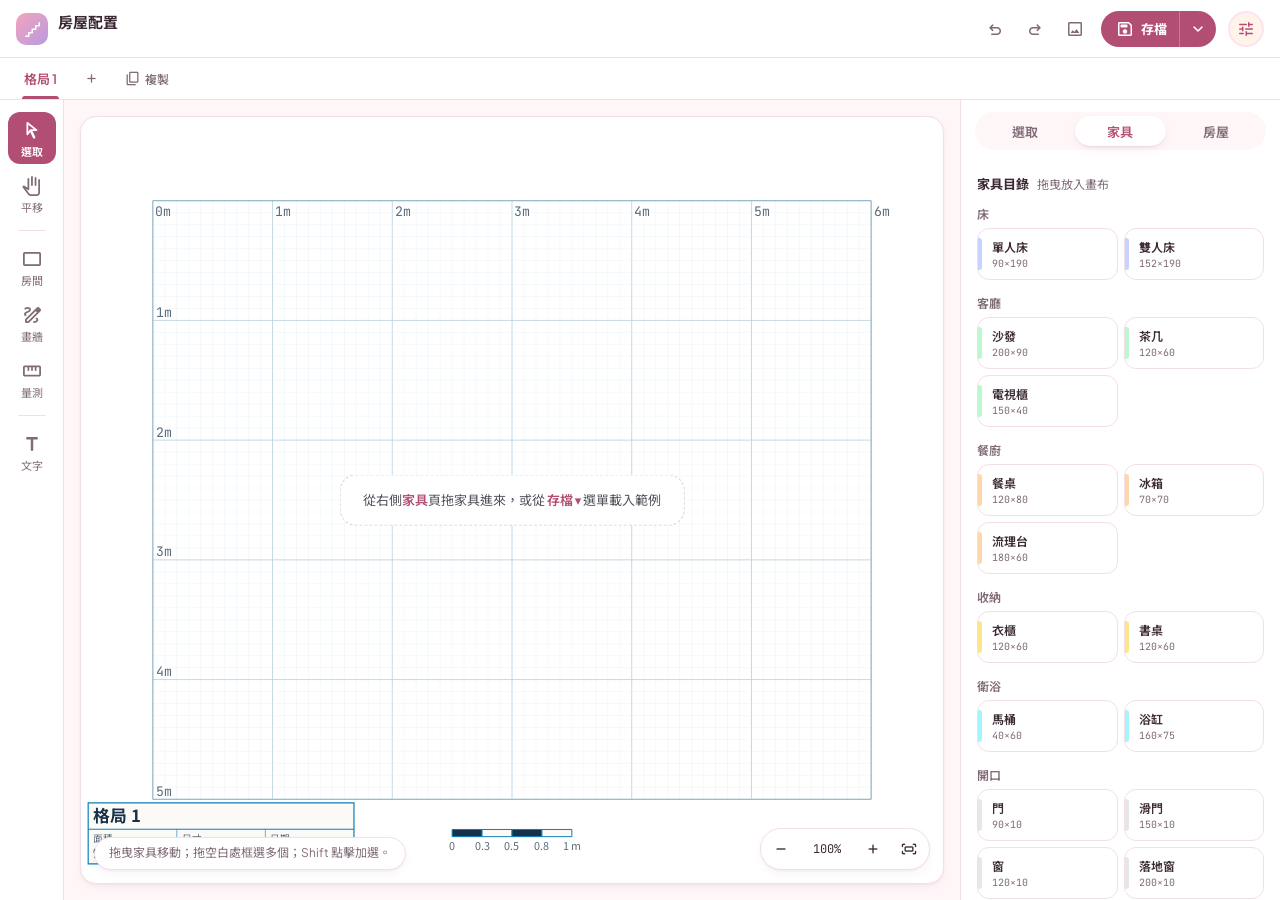
==== commit 35f2269e: "style: 糖果風格改版：工具塢＋檢視面板、四組配色亮暗、Material Symbols 圖示 - 頂列改品牌＋復原/重做/複製＋存檔分裂鈕＋外觀圓鈕選單 - 左側工具塢（選取/平移/房間/畫牆/" ====
--- a/index.html
+++ b/index.html
@@ -5,49 +5,71 @@
 <meta name="viewport" content="width=device-width, initial-scale=1">
 <meta name="theme-color" content="#FFFFFF">
 <title>房屋家具配置工具</title>
+<script>
+  // 配色與深淺色存本機；載入前套用，避免閃色
+  (function(){
+    var d = document.documentElement, p = 'candy', t = null;
+    try { p = localStorage.getItem('roomplanner_palette') || 'candy'; t = localStorage.getItem('roomplanner_theme'); } catch(_){}
+    if(['candy','rose','tiffany','lemon'].indexOf(p) < 0) p = 'candy';
+    d.dataset.palette = p;
+    d.dataset.theme = t ? t : (matchMedia('(prefers-color-scheme:dark)').matches ? 'dark' : 'light');
+  })();
+</script>
 <link rel="preconnect" href="https://fonts.googleapis.com">
 <link rel="preconnect" href="https://fonts.gstatic.com" crossorigin>
-<link href="https://fonts.googleapis.com/css2?family=Noto+Sans+TC:wght@400;500;700&family=JetBrains+Mono:wght@400;500;600&display=swap" rel="stylesheet">
-<link rel="stylesheet" href="style.css?v=29">
+<link rel="stylesheet" href="https://fonts.googleapis.com/css2?family=Material+Symbols+Rounded:opsz,wght,FILL,GRAD@20..24,300,0,0&display=block">
+<link href="https://fonts.googleapis.com/css2?family=Noto+Sans+TC:wght@400;500;700&family=Plus+Jakarta+Sans:wght@400;500;600;700&family=JetBrains+Mono:wght@400;500;600&display=swap" rel="stylesheet">
+<link rel="stylesheet" href="style.css?v=30">
 </head>
 <body>
 <header class="topbar">
-  <div class="brand"><svg class="brand-mark" viewBox="0 0 24 24" aria-hidden="true"><rect x="3" y="3" width="18" height="18" rx="1.5"/><path d="M3 9h18M3 15h18M9 3v18M15 3v18"/></svg>房屋家具配置<span class="ver">v2</span><span class="savestate" id="saveState" aria-live="polite"></span></div>
+  <div class="brand">
+    <span class="logo" aria-hidden="true"><span class="msr">floor_plan</span></span>
+    <span class="bname"><b>房屋配置</b><small class="savestate" id="saveState" aria-live="polite"></small></span>
+  </div>
   <div class="toolgroups">
-    <div class="group">
-      <button id="btnUndo" title="復原 (Ctrl+Z)" aria-label="復原"><svg viewBox="0 0 24 24"><path d="M3 12a9 9 0 1 0 3-6.7L3 8"/><path d="M3 3v5h5"/></svg><span>復原</span></button>
-      <button id="btnRedo" title="重做 (Ctrl+Y)" aria-label="重做"><svg viewBox="0 0 24 24"><path d="M21 12a9 9 0 1 1-3-6.7L21 8"/><path d="M21 3v5h-5"/></svg><span>重做</span></button>
-    </div>
-    <div class="group">
-      <button id="btnExample" title="載入三房兩廳範例" aria-label="載入範例"><svg viewBox="0 0 24 24"><rect x="3" y="3" width="18" height="7" rx="1"/><rect x="3" y="14" width="9" height="7" rx="1"/><rect x="16" y="14" width="5" height="7" rx="1"/></svg><span>範例</span></button>
-      <button id="btnSave" class="primary" title="存成檔案（可再讀回續編）" aria-label="存檔"><svg viewBox="0 0 24 24"><path d="M19 21H5a2 2 0 0 1-2-2V5a2 2 0 0 1 2-2h11l5 5v11a2 2 0 0 1-2 2z"/><path d="M17 21v-8H7v8"/><path d="M7 3v5h8"/></svg><span>存檔</span></button>
-      <button id="btnCopy" title="複製平面圖，可貼到 LINE／Discord" aria-label="複製圖"><svg viewBox="0 0 24 24"><rect x="3" y="3" width="18" height="18" rx="2"/><circle cx="9" cy="9" r="2"/><path d="m21 15-3.1-3.1a2 2 0 0 0-2.8 0L6 21"/></svg><span>複製圖</span></button>
-      <div class="more-wrap">
-        <button id="btnMore" aria-haspopup="true" aria-expanded="false" title="更多操作"><svg viewBox="0 0 24 24"><path d="M6 9l6 6 6-6"/></svg><span>更多</span></button>
-        <div class="menu" id="moreMenu" role="menu" hidden>
-          <button id="btnLoad" role="menuitem" title="讀取 .html / .json 續編"><svg viewBox="0 0 24 24"><path d="m6 14 1.5-2.9A2 2 0 0 1 9.24 10H20a2 2 0 0 1 1.94 2.5l-1.55 6a2 2 0 0 1-1.94 1.5H4a2 2 0 0 1-2-2V5a2 2 0 0 1 2-2h3.9a2 2 0 0 1 1.69.9l.82 1.2a2 2 0 0 0 1.7.9H18a2 2 0 0 1 2 2v2"/></svg><span>讀取續編</span></button>
-          <button id="btnShare" role="menuitem" title="複製分享連結"><svg viewBox="0 0 24 24"><path d="M4 12v8a2 2 0 0 0 2 2h12a2 2 0 0 0 2-2v-8"/><path d="M16 6l-4-4-4 4"/><path d="M12 2v13"/></svg><span>分享連結</span></button>
-          <button id="btnLong" role="menuitem" title="下載含所有分頁的長圖"><svg viewBox="0 0 24 24"><rect x="5" y="2" width="14" height="9" rx="1"/><rect x="5" y="13" width="14" height="9" rx="1"/></svg><span>全分頁長圖</span></button>
-          <button id="btnPrint" role="menuitem" title="列印 / 另存 PDF"><svg viewBox="0 0 24 24"><path d="M6 9V2h12v7"/><path d="M6 18H4a2 2 0 0 1-2-2v-5a2 2 0 0 1 2-2h16a2 2 0 0 1 2 2v5a2 2 0 0 1-2 2h-2"/><rect x="6" y="14" width="12" height="8"/></svg><span>列印 / PDF</span></button>
-          <div class="menu-sep"></div>
-          <button id="btnClear" class="danger" role="menuitem" title="清空目前分頁"><svg viewBox="0 0 24 24"><path d="M3 6h18"/><path d="M19 6v14a2 2 0 0 1-2 2H7a2 2 0 0 1-2-2V6m3 0V4a2 2 0 0 1 2-2h4a2 2 0 0 1 2 2v2"/></svg><span>清空目前分頁</span></button>
-        </div>
-        <input type="file" id="fileInput" accept=".html,.json" hidden>
+    <button id="btnUndo" class="ib" title="復原 (Ctrl+Z)" aria-label="復原"><span class="msr">undo</span></button>
+    <button id="btnRedo" class="ib" title="重做 (Ctrl+Y)" aria-label="重做"><span class="msr">redo</span></button>
+    <button id="btnCopy" class="ib" title="複製平面圖，可貼到 LINE／Discord" aria-label="複製圖"><span class="msr">image</span></button>
+    <div class="more-wrap split">
+      <button id="btnSave" class="primary" title="存成檔案（可再讀回續編）"><span class="msr">save</span><span class="lbl">存檔</span></button>
+      <button id="btnMore" class="primary caret" aria-haspopup="true" aria-expanded="false" title="更多操作" aria-label="更多操作"><span class="msr">expand_more</span></button>
+      <div class="menu" id="moreMenu" role="menu" hidden>
+        <button id="btnExample" role="menuitem" title="載入三房兩廳範例"><span class="msr">other_houses</span><span class="lbl">載入範例</span></button>
+        <button id="btnLoad" role="menuitem" title="讀取 .html / .json 續編"><span class="msr">folder_open</span><span class="lbl">讀取續編</span></button>
+        <button id="btnShare" role="menuitem" title="複製分享連結"><span class="msr">link</span><span class="lbl">分享連結</span></button>
+        <button id="btnLong" role="menuitem" title="下載含所有分頁的長圖"><span class="msr">view_agenda</span><span class="lbl">全分頁長圖</span></button>
+        <button id="btnPrint" role="menuitem" title="列印 / 另存 PDF"><span class="msr">print</span><span class="lbl">列印 / PDF</span></button>
+        <div class="menu-sep"></div>
+        <button id="btnClear" class="danger" role="menuitem" title="清空目前分頁"><span class="msr">delete</span><span class="lbl">清空目前分頁</span></button>
       </div>
-    </div>
-    <div class="group group-right">
-      <button id="btnSidebar" class="mobile-only" title="顯示／隱藏工具面板" aria-label="工具面板"><svg viewBox="0 0 24 24"><rect x="3" y="4" width="18" height="16" rx="2"/><path d="M9 4v16"/></svg><span>工具</span></button>
-      <button id="btnTheme" title="切換深／淺色" aria-label="切換深淺色"><svg viewBox="0 0 24 24"><circle cx="12" cy="12" r="9"/><path d="M12 3a9 9 0 0 0 0 18z" fill="currentColor" stroke="none"/></svg><span>深色</span></button>
-      <button id="btnHelp" title="使用說明 / 快捷鍵" aria-label="使用說明"><svg viewBox="0 0 24 24"><circle cx="12" cy="12" r="10"/><path d="M9.1 9a3 3 0 0 1 5.8 1c0 2-3 3-3 3"/><path d="M12 17h.01"/></svg><span>說明</span></button>
+      <input type="file" id="fileInput" accept=".html,.json" hidden>
+    </div>
+    <button id="btnSidebar" class="ib mobile-only" title="顯示／隱藏面板" aria-label="面板"><span class="msr">view_sidebar</span></button>
+    <div class="more-wrap">
+      <button id="btnUser" class="avatar" aria-haspopup="true" aria-expanded="false" title="外觀與說明" aria-label="外觀與說明"><span class="msr">tune</span></button>
+      <div class="menu" id="userMenu" role="menu" hidden>
+        <p class="menu-title">外觀</p>
+        <button id="btnTheme" role="menuitem"><span class="msr">dark_mode</span><span class="lbl">深色模式</span></button>
+        <p class="menu-title">配色</p>
+        <div class="pal-row" role="group" aria-label="配色">
+          <button role="menuitemradio" data-pal="candy" title="糖果"><i class="dot"></i><span class="lbl">糖果</span></button>
+          <button role="menuitemradio" data-pal="rose" title="玫瑰"><i class="dot"></i><span class="lbl">玫瑰</span></button>
+          <button role="menuitemradio" data-pal="tiffany" title="蒂芬妮"><i class="dot"></i><span class="lbl">蒂芬妮</span></button>
+          <button role="menuitemradio" data-pal="lemon" title="檸檬"><i class="dot"></i><span class="lbl">檸檬</span></button>
+        </div>
+        <div class="menu-sep"></div>
+        <button id="btnHelp" role="menuitem" title="使用說明 / 快捷鍵"><span class="msr">help</span><span class="lbl">使用說明</span></button>
+      </div>
     </div>
   </div>
 </header>
 
 <div id="helpOverlay" class="overlay" hidden>
   <div class="modal" role="dialog" aria-modal="true" aria-labelledby="helpTitle">
-    <button class="modal-x" id="helpClose" aria-label="關閉">×</button>
+    <button class="modal-x" id="helpClose" aria-label="關閉"><span class="msr">close</span></button>
     <h2 id="helpTitle">使用說明</h2>
-    <h3>模式</h3>
+    <h3>模式（左側工具列）</h3>
     <ul>
       <li><b>選取</b>：拖家具移動；拖空白處框選多個；Shift 點擊加選。</li>
       <li><b>平移</b>：拖曳畫布；也可空白鍵／中鍵／雙指。</li>
@@ -57,7 +79,7 @@
     <h3>選取家具後</h3>
     <ul>
       <li>四角控制點拖曳改大小、上方圓點旋轉（吸附 15°，Shift 自由）。</li>
-      <li>自動顯示到周圍牆的間距；左側可輸入精確 cm、換色、加標籤。</li>
+      <li>自動顯示到周圍牆的間距；右側「選取」頁可輸入精確 cm、換色、加標籤。</li>
     </ul>
     <h3>快捷鍵</h3>
     <ul class="keys">
@@ -69,13 +91,14 @@
       <li><kbd>Delete</kbd> 刪除　<kbd>Esc</kbd> 取消</li>
       <li>滾輪／雙指 縮放</li>
     </ul>
-    <h3>其他</h3>
+    <h3>其他（右側「房屋」頁）</h3>
     <ul>
       <li><b>房間面積</b>：勾選後牆圍出的每間房自動標坪數。</li>
-      <li><b>空間健檢</b>：勾「標出太窄的走道」，圖上小於設定值的空隙會標紅並列在左側，點一下跳過去看。貼牆（距離 0）不算違規。</li>
+      <li><b>空間健檢</b>：勾「標出太窄的走道」，圖上小於設定值的空隙會標紅並列出，點一下跳過去看。貼牆（距離 0）不算違規。</li>
       <li><b>水電符號</b>：插座／開關／網路孔是電氣圖示意符號，畫面大小為好辨識，非實際器具尺寸，也不列入走道計算。</li>
       <li><b>底圖描圖</b>：上傳現成平面圖→校準比例→描牆擺家具。</li>
-      <li><b>分頁</b>：多方案並存對比；<b>分享</b>複製連結、<b>長圖</b>含所有分頁、<b>列印</b>可另存 PDF。</li>
+      <li><b>分頁</b>：多方案並存對比；存檔旁的選單有<b>分享</b>連結、<b>長圖</b>含所有分頁、<b>列印</b>可另存 PDF。</li>
+      <li><b>配色</b>：右上角圓鈕可切換深淺色與四組配色。</li>
     </ul>
   </div>
 </div>
@@ -83,95 +106,106 @@
 <nav class="tabbar" id="tabbar" aria-label="格局分頁"></nav>
 
 <main class="layout">
-  <aside class="sidebar">
-    <section class="panel">
-      <h2>房屋尺寸</h2>
-      <div class="row">
-        <label>寬 <input type="number" id="areaW" class="num" min="100" max="3000" step="10"> cm</label>
-        <label>深 <input type="number" id="areaH" class="num" min="100" max="3000" step="10"> cm</label>
-      </div>
-      <p class="pyeong num" id="pyeong">0 坪</p>
-      <div class="row">
-        <label>格線 <select id="gridSel">
-          <option value="5">5 cm</option>
-          <option value="10" selected>10 cm</option>
-          <option value="25">25 cm</option>
-          <option value="50">50 cm</option>
-        </select></label>
-        <label class="chk"><input type="checkbox" id="snapChk" checked> 吸附格線</label>
-      </div>
-      <label class="chk"><input type="checkbox" id="areaChk"> 顯示房間面積</label>
-      <label class="chk"><input type="checkbox" id="titleChk" checked> 顯示圖框標題</label>
-    </section>
-
-    <section class="panel">
-      <h2>空間健檢 <span class="sub">走道夠不夠寬</span></h2>
-      <label class="chk"><input type="checkbox" id="clearChk"> 標出太窄的走道</label>
-      <div class="row" style="margin-top:10px">
-        <label>最少 <input type="number" id="clearMin" class="num" min="30" max="300" step="5" value="70" style="width:70px"> cm</label>
-        <select id="clearPreset">
-          <option value="">自訂</option>
-          <option value="60">60・側身勉強過</option>
-          <option value="70" selected>70・一個人好走</option>
-          <option value="90">90・標準走道</option>
-          <option value="120">120・兩人並行</option>
-        </select>
-      </div>
-      <div id="healthOut"><p class="hint">勾選後檢查走道寬度與門前、馬桶前等常見淨空。</p></div>
-    </section>
-
-    <section class="panel" id="editorSection">
-      <h2>編輯選取</h2>
-      <div id="editor"><p class="hint">點選畫布上的家具／牆／文字來編輯。</p></div>
-    </section>
-
-    <section class="panel">
-      <h2>模式</h2>
-      <div class="modes">
-        <button id="modeSelect" class="mode active"><svg viewBox="0 0 24 24"><path d="M3 3l7.07 16.97 2.51-7.39 7.39-2.51L3 3z"/></svg><span>選取</span></button>
-        <button id="modePan" class="mode"><svg viewBox="0 0 24 24"><path d="M18 11V6a2 2 0 0 0-4 0"/><path d="M14 10V4a2 2 0 0 0-4 0v2"/><path d="M10 10.5V6a2 2 0 0 0-4 0v8"/><path d="M18 8a2 2 0 1 1 4 0v6a8 8 0 0 1-8 8h-2c-2.8 0-4.5-.86-6-2.34l-3.6-3.6a2 2 0 0 1 2.83-2.82L7 15"/></svg><span>移動畫面</span></button>
-        <button id="modeRoom" class="mode"><svg viewBox="0 0 24 24"><rect x="3" y="4" width="18" height="16" rx="1"/><path d="M3 10h18"/></svg><span>畫房間</span></button>
-        <button id="modeWall" class="mode"><svg viewBox="0 0 24 24"><path d="M21.3 8.7 8.7 21.3a1 1 0 0 1-1.4 0l-4.6-4.6a1 1 0 0 1 0-1.4L15.3 2.7a1 1 0 0 1 1.4 0l4.6 4.6a1 1 0 0 1 0 1.4Z"/><path d="m7.5 10.5 2 2"/><path d="m10.5 7.5 2 2"/><path d="m13.5 4.5 2 2"/></svg><span>畫牆</span></button>
-        <button id="modeMeasure" class="mode"><svg viewBox="0 0 24 24"><path d="M21 3 3 21"/><path d="M3 15v6h6"/><path d="M15 3h6v6"/></svg><span>量距離</span></button>
-      </div>
-      <button id="addText" class="toolwide"><svg viewBox="0 0 24 24"><path d="M4 7V4h16v3"/><path d="M9 20h6"/><path d="M12 4v16"/></svg><span>加文字</span></button>
-      <p class="hint" id="modeHint">拖曳家具移動；拖空白處框選多個；Shift 點擊加選。</p>
-      <p class="hint">滾輪縮放；空白鍵或中鍵拖曳平移。</p>
-    </section>
-
-    <section class="panel">
-      <h2>家具目錄 <span class="sub">拖曳放入畫布</span></h2>
-      <div id="catalog"></div>
-    </section>
-
-    <section class="panel">
-      <h2>底圖描圖 <span class="sub">選用</span></h2>
-      <input type="file" id="bgInput" accept="image/*" hidden>
-      <button class="toolwide" id="bgUpload"><svg viewBox="0 0 24 24"><rect x="3" y="3" width="18" height="18" rx="2"/><circle cx="9" cy="9" r="2"/><path d="m21 15-3.1-3.1a2 2 0 0 0-2.8 0L6 21"/></svg><span>上傳平面圖</span></button>
-      <div id="bgCtl" hidden style="margin-top:10px">
-        <label style="display:flex;gap:8px;align-items:center">透明度 <input type="range" id="bgOpacity" min="0.1" max="1" step="0.1" value="0.5" style="flex:1"></label>
-        <div class="row" style="margin-top:10px">
-          <button class="toolwide" id="bgCalib" style="flex:1"><svg viewBox="0 0 24 24"><path d="M21 3 3 21"/><path d="M3 15v6h6"/><path d="M15 3h6v6"/></svg><span>校準比例</span></button>
-          <button class="toolwide del" id="bgRemove" style="flex:0 0 auto;width:auto;border-color:var(--danger);color:var(--danger)">移除</button>
-        </div>
-      </div>
-      <p class="hint">上傳現成平面圖→校準比例→在上面描牆、擺家具。</p>
-    </section>
-  </aside>
+  <nav class="dock" aria-label="工具">
+    <button id="modeSelect" class="tool" aria-pressed="true"><span class="msr">arrow_selector_tool</span><span>選取</span></button>
+    <button id="modePan" class="tool" aria-pressed="false"><span class="msr">pan_tool</span><span>平移</span></button>
+    <hr>
+    <button id="modeRoom" class="tool" aria-pressed="false"><span class="msr">rectangle</span><span>房間</span></button>
+    <button id="modeWall" class="tool" aria-pressed="false"><span class="msr">draw</span><span>畫牆</span></button>
+    <button id="modeMeasure" class="tool" aria-pressed="false"><span class="msr">straighten</span><span>量測</span></button>
+    <hr>
+    <button id="addText" class="tool"><span class="msr">title</span><span>文字</span></button>
+  </nav>
 
   <div class="canvas-wrap">
     <svg id="board" xmlns="http://www.w3.org/2000/svg" preserveAspectRatio="xMidYMid meet"></svg>
-    <div id="emptyHint" class="empty-hint" hidden>從左側<b>拖家具</b>進來，或按上方 <b>範例</b> 開始</div>
+    <div id="emptyHint" class="empty-hint" hidden>從右側<b>家具</b>頁拖家具進來，或從 <b>存檔 ▾</b> 選單載入範例</div>
+    <p class="mode-hint" id="modeHint">拖曳家具移動；拖空白處框選多個；Shift 點擊加選。</p>
     <div class="zoom-ctl" role="group" aria-label="縮放">
-      <button id="zoomOut" aria-label="縮小"><svg viewBox="0 0 24 24"><path d="M5 12h14"/></svg></button>
+      <button id="zoomOut" aria-label="縮小"><span class="msr">remove</span></button>
       <button id="zoomLabel" class="num" title="重設縮放">100%</button>
-      <button id="zoomIn" aria-label="放大"><svg viewBox="0 0 24 24"><path d="M5 12h14"/><path d="M12 5v14"/></svg></button>
-      <button id="zoomFit" title="符合視窗" aria-label="符合視窗"><svg viewBox="0 0 24 24"><path d="M8 3H5a2 2 0 0 0-2 2v3"/><path d="M21 8V5a2 2 0 0 0-2-2h-3"/><path d="M3 16v3a2 2 0 0 0 2 2h3"/><path d="M16 21h3a2 2 0 0 0 2-2v-3"/></svg></button>
+      <button id="zoomIn" aria-label="放大"><span class="msr">add</span></button>
+      <button id="zoomFit" title="符合視窗" aria-label="符合視窗"><span class="msr">fit_screen</span></button>
     </div>
     <div id="toast" class="toast" role="status" aria-live="polite"></div>
   </div>
+
+  <aside class="insp" aria-label="檢視面板">
+    <div class="itabs" role="tablist">
+      <button role="tab" data-insp="sel" aria-selected="false">選取</button>
+      <button role="tab" data-insp="furn" aria-selected="true">家具</button>
+      <button role="tab" data-insp="house" aria-selected="false">房屋</button>
+    </div>
+
+    <div class="ipane" data-pane="sel" hidden>
+      <section class="panel" id="editorSection">
+        <h2>編輯選取</h2>
+        <div id="editor"><p class="hint">點選畫布上的家具／牆／文字來編輯。</p></div>
+        <p class="hint">滾輪縮放；空白鍵或中鍵拖曳平移。</p>
+      </section>
+    </div>
+
+    <div class="ipane" data-pane="furn">
+      <section class="panel">
+        <h2>家具目錄 <span class="sub">拖曳放入畫布</span></h2>
+        <div id="catalog"></div>
+      </section>
+    </div>
+
+    <div class="ipane" data-pane="house" hidden>
+      <section class="panel">
+        <h2>房屋尺寸</h2>
+        <div class="row">
+          <label>寬 <input type="number" id="areaW" class="num" min="100" max="3000" step="10"> cm</label>
+          <label>深 <input type="number" id="areaH" class="num" min="100" max="3000" step="10"> cm</label>
+        </div>
+        <p class="pyeong num" id="pyeong">0 坪</p>
+        <div class="row">
+          <label>格線 <select id="gridSel">
+            <option value="5">5 cm</option>
+            <option value="10" selected>10 cm</option>
+            <option value="25">25 cm</option>
+            <option value="50">50 cm</option>
+          </select></label>
+          <label class="chk"><input type="checkbox" id="snapChk" checked> 吸附格線</label>
+        </div>
+        <label class="chk"><input type="checkbox" id="areaChk"> 顯示房間面積</label>
+        <label class="chk"><input type="checkbox" id="titleChk" checked> 顯示圖框標題</label>
+      </section>
+
+      <section class="panel card tint">
+        <h2>空間健檢 <span class="sub">走道夠不夠寬</span></h2>
+        <label class="chk"><input type="checkbox" id="clearChk"> 標出太窄的走道</label>
+        <div class="row gap-top">
+          <label>最少 <input type="number" id="clearMin" class="num" min="30" max="300" step="5" value="70"> cm</label>
+          <select id="clearPreset">
+            <option value="">自訂</option>
+            <option value="60">60・側身勉強過</option>
+            <option value="70" selected>70・一個人好走</option>
+            <option value="90">90・標準走道</option>
+            <option value="120">120・兩人並行</option>
+          </select>
+        </div>
+        <div id="healthOut"><p class="hint">勾選後檢查走道寬度與門前、馬桶前等常見淨空。</p></div>
+      </section>
+
+      <section class="panel">
+        <h2>底圖描圖 <span class="sub">選用</span></h2>
+        <input type="file" id="bgInput" accept="image/*" hidden>
+        <button class="toolwide" id="bgUpload"><span class="msr">upload</span><span>上傳平面圖</span></button>
+        <div id="bgCtl" class="gap-top" hidden>
+          <label class="range">透明度 <input type="range" id="bgOpacity" min="0.1" max="1" step="0.1" value="0.5"></label>
+          <div class="row gap-top">
+            <button class="toolwide grow" id="bgCalib"><span class="msr">straighten</span><span>校準比例</span></button>
+            <button class="toolwide del" id="bgRemove">移除</button>
+          </div>
+        </div>
+        <p class="hint">上傳現成平面圖→校準比例→在上面描牆、擺家具。</p>
+      </section>
+    </div>
+  </aside>
 </main>
 
-<script src="app.js?v=28" defer></script>
+<script src="app.js?v=30" defer></script>
 </body>
 </html>
--- a/style.css
+++ b/style.css
@@ -1,54 +1,86 @@
-/* 設計方向：製圖桌。中性石墨灰底 + 單一鈷藍強調色（選取／主動作／焦點共用）。
-   圓角規則：控件 6px、容器（畫布／選單／彈窗）10px、提示膠囊全圓。紅色只用於刪除與警示狀態。 */
+/* 設計方向：比照收工的糖果風。四組配色 × 深淺色，各組只有一個強調色（--primary），品牌漸層只用在標誌。
+   圓角規則：控件 10px、容器（畫布／面板卡／選單／彈窗）16px、主按鈕與提示膠囊全圓。畫布恆為白紙，紅色只用於刪除與警示。 */
+
+/* ---- 配色（值與收工共用；--shadow 這裡是 rgb 三元組，給 rgba(var(--shadow),a) 用） ---- */
+html[data-palette="candy"]{
+  --bg:#fff6f8; --card:#ffffff; --text:#3b2a34; --muted:#7f6a76; --border:#f3dfe6;
+  --primary:#b24e73; --primary-dark:#9a4062; --primary-light:#fce4ec; --on-primary:#ffffff;
+  --danger:#c93a3a; --danger-light:#fbe3e1; --tint:#fff3ea;
+  --brand-from:#f5a3bd; --brand-to:#b79be0; --input-bg:#ffffff; --shadow:120,60,90;
+  --canvas-accent:#b24e73;   /* 畫布恆白：控制點固定用淺色版主色，深色模式不翻 */
+}
+html[data-palette="candy"][data-theme="dark"]{
+  --bg:#1d1720; --card:#271f2a; --text:#f3e8ef; --muted:#b39cae; --border:#3b2f3e;
+  --primary:#f4a3c0; --primary-dark:#ea8bb0; --primary-light:#3d2230; --on-primary:#3a1426;
+  --danger:#f58f8f; --danger-light:#3d1c1c; --tint:#322626;
+  --brand-from:#f7a8c0; --brand-to:#c9a8f0; --input-bg:#221a25; --shadow:0,0,0;
+}
+html[data-palette="rose"]{
+  --bg:#fbf5f3; --card:#ffffff; --text:#4a3432; --muted:#8f6f6a; --border:#f0e1dc;
+  --primary:#a85d63; --primary-dark:#8e4c52; --primary-light:#f8e8e8; --on-primary:#ffffff;
+  --danger:#b8434b; --danger-light:#f9e1e2; --tint:#fbf0ec;
+  --brand-from:#e8a0a6; --brand-to:#c9a06b; --input-bg:#ffffff; --shadow:92,61,56;
+  --canvas-accent:#a85d63;
+}
+html[data-palette="rose"][data-theme="dark"]{
+  --bg:#1f1719; --card:#2a2023; --text:#f3e6e6; --muted:#b89a9c; --border:#3d2d31;
+  --primary:#e8a3a8; --primary-dark:#d98d93; --primary-light:#3d2529; --on-primary:#3a1d20;
+  --danger:#f2959b; --danger-light:#3d1d20; --tint:#2f2325;
+  --brand-from:#f0b5ba; --brand-to:#e6c394; --input-bg:#251c1f; --shadow:0,0,0;
+}
+html[data-palette="tiffany"]{
+  --bg:#f2fbfa; --card:#ffffff; --text:#173b39; --muted:#5b7f7c; --border:#d5efec;
+  --primary:#0b7f7a; --primary-dark:#08665f; --primary-light:#d4f3f0; --on-primary:#ffffff;
+  --danger:#c8455a; --danger-light:#fbe2e7; --tint:#ecf9f7;
+  --brand-from:#81d8d0; --brand-to:#0b7f7a; --input-bg:#ffffff; --shadow:23,59,57;
+  --canvas-accent:#0b7f7a;
+}
+html[data-palette="tiffany"][data-theme="dark"]{
+  --bg:#0f1d1d; --card:#162827; --text:#e3f4f2; --muted:#93b8b4; --border:#234140;
+  --primary:#7fd8cf; --primary-dark:#63c4ba; --primary-light:#163d3a; --on-primary:#063532;
+  --danger:#f49aab; --danger-light:#3d1d25; --tint:#17302e;
+  --brand-from:#a6e6df; --brand-to:#7fd8cf; --input-bg:#122221; --shadow:0,0,0;
+}
+html[data-palette="lemon"]{
+  --bg:#fffbee; --card:#ffffff; --text:#3b3320; --muted:#857a5c; --border:#f2e8c6;
+  --primary:#2a8466; --primary-dark:#226c53; --primary-light:#e2f3ea; --on-primary:#ffffff;  /* 黃色當字在白底不到 3:1 → 黃做底，薄荷綠做強調 */
+  --danger:#c24b4b; --danger-light:#fbe3e1; --tint:#fff6d6;
+  --brand-from:#f5d36b; --brand-to:#6cc4a4; --input-bg:#ffffff; --shadow:80,65,20;
+  --canvas-accent:#2a8466;
+}
+html[data-palette="lemon"][data-theme="dark"]{
+  --bg:#1c1a12; --card:#262318; --text:#f3ecd6; --muted:#b3a77f; --border:#3a3523;
+  --primary:#8fd6bb; --primary-dark:#74c3a6; --primary-light:#1f3a2f; --on-primary:#0a2e22;
+  --danger:#f2958f; --danger-light:#3d1d1b; --tint:#2c2814;
+  --brand-from:#f7dc85; --brand-to:#8fd6bb; --input-bg:#201d14; --shadow:0,0,0;
+}
+/* 下方規則沿用的語意名稱，全部接到配色 token */
 :root{
   color-scheme:light;
-  --paper:#FFFFFF;       /* 面板底 */
-  --paper-2:#F4F4F5;     /* 畫布外底 */
-  --surface-2:#FFFFFF;   /* 可互動控件底；深色時比面板略亮做層次 */
-  --ink:#18181B;         /* 主文字 */
-  --muted:#52525B;       /* 次要文字（對白底 ≥7:1） */
-  --line:#E4E4E7;        /* 分隔線 */
-  --line2:#D4D4D8;       /* 控件邊框 */
-  --accent:#2B54D9;      /* 鈷藍：唯一強調色，配白字 ≥6:1 */
-  --accent-d:#1F40B0;
-  --accent-soft:rgba(43,84,217,.10);
-  --on-accent:#FFFFFF;   /* 強調色／警示色上的字色 */
-  --action:var(--accent);
-  --action-d:var(--accent-d);
-  --danger:#C2352A;
-  --hover-bg:#F4F4F5;
-  --chip-bg:#F4F4F5;
-  --soft:#F4F4F5;
-  --shadow:24,24,27;     /* 陰影色（zinc），rgba(var(--shadow),a) */
-  --text-strong:#334155; /* 畫布文字（固定，畫布恆為白紙） */
+  --paper:var(--card);       /* 面板底 */
+  --paper-2:var(--bg);       /* 畫布外底 */
+  --surface-2:var(--input-bg);
+  --ink:var(--text);
+  --line:var(--border);
+  --line2:color-mix(in srgb,var(--border),var(--muted) 35%);  /* 控件邊框需比分隔線明顯 */
+  --accent:var(--primary);
+  --accent-d:var(--primary-dark);
+  --accent-soft:var(--primary-light);
+  --on-accent:var(--on-primary);
+  --action:var(--primary);
+  --action-d:var(--primary-dark);
+  --hover-bg:var(--primary-light);
+  --chip-bg:var(--bg);
+  --soft:var(--bg);
+  --text-strong:#334155;     /* 畫布文字（固定，畫布恆為白紙） */
   --ink-dim:#5A6B7B;
-  --toast-bg:#18181B;
-  --r-ctl:6px;
-  --radius:10px;
+  --toast-bg:var(--text);
+  --r-ctl:10px;
+  --radius:16px;
   --mono:'JetBrains Mono',ui-monospace,SFMono-Regular,Menlo,monospace;
-  --sans:'Noto Sans TC',system-ui,sans-serif;
-}
-/* 深色：只翻 chrome，畫布(#board)恆白 */
-:root[data-theme="dark"]{
-  color-scheme:dark;
-  --paper:#18181B;
-  --paper-2:#0E0E10;
-  --surface-2:#222226;
-  --ink:#F4F4F5;
-  --muted:#A1A1AA;
-  --line:#2C2C31;
-  --line2:#46464E;       /* 控件邊框需夠亮才看得清（使用者回報過） */
-  --accent:#8EA6FF;
-  --accent-d:#B3C3FF;
-  --accent-soft:rgba(142,166,255,.14);
-  --on-accent:#0E0E10;
-  --danger:#F07A70;
-  --hover-bg:#26262B;
-  --chip-bg:#26262B;
-  --soft:#2A2A30;
-  --shadow:0,0,0;
-  --toast-bg:#2A2A30;
-}
+  --sans:'Plus Jakarta Sans','Noto Sans TC',system-ui,sans-serif;
+}
+:root[data-theme="dark"]{color-scheme:dark}
 /* 深色時畫布微降白，減少暗房眩光；匯出仍自帶純白 */
 :root[data-theme="dark"] #board{background:#F0F1F3}
 *{box-sizing:border-box}
@@ -61,73 +93,115 @@
 .num,#pyeong,input.num,#zoomLabel{font-family:var(--mono); font-variant-numeric:tabular-nums}
 button{font-family:inherit}
 button:active{transform:scale(.97)}
+.msr{
+  font-family:"Material Symbols Rounded"; font-weight:normal; font-style:normal; font-size:20px; line-height:1;
+  display:inline-block; width:1em; overflow:hidden; text-align:center; white-space:nowrap; direction:ltr;
+  font-feature-settings:"liga"; -webkit-font-smoothing:antialiased; user-select:none; flex-shrink:0;
+}
 
 /* ---- top bar ---- */
 .topbar{
   display:flex; align-items:center; justify-content:space-between; gap:12px;
-  height:56px; padding:0 14px; background:var(--paper); color:var(--ink); flex-wrap:nowrap;
+  height:58px; padding:0 16px; background:var(--paper); color:var(--ink); flex-wrap:nowrap;
   border-bottom:1px solid var(--line);
 }
-.brand{font-weight:700; font-size:15px; display:flex; align-items:center; gap:8px; white-space:nowrap}
-.brand-mark{width:20px; height:20px; color:var(--accent); flex-shrink:0; fill:none; stroke:currentColor; stroke-width:1.6; stroke-linejoin:round}
-.brand .ver{font-family:var(--mono); font-size:10px; color:var(--muted); font-weight:500}
-.savestate{font-family:var(--mono); font-size:11px; color:var(--muted); font-weight:400; margin-left:4px}
-.toolgroups{display:flex; gap:6px; flex:1; align-items:center; justify-content:flex-end; min-width:0}
-.group{display:flex; gap:2px; align-items:center}
-.group + .group{border-left:1px solid var(--line); padding-left:6px; margin-left:2px}
+.brand{display:flex; align-items:center; gap:10px; min-width:0}
+.logo{
+  width:32px; height:32px; border-radius:10px; display:grid; place-items:center; flex-shrink:0; color:#fff;
+  background:linear-gradient(135deg,var(--brand-from),var(--brand-to));
+}
+.logo .msr{font-size:20px}
+.bname{display:flex; flex-direction:column; line-height:1.2; white-space:nowrap}
+.bname b{font-size:15px; font-weight:700}
+.savestate{font-family:var(--mono); font-size:11px; color:var(--muted); font-weight:400; min-height:13px}
+.toolgroups{display:flex; gap:4px; flex:1; align-items:center; justify-content:flex-end; min-width:0}
 .topbar button{
-  display:inline-flex; align-items:center; gap:6px; background:transparent; color:var(--ink);
-  border:1px solid transparent; padding:0 10px; height:36px; border-radius:var(--r-ctl); cursor:pointer;
+  display:inline-flex; align-items:center; justify-content:center; gap:6px; background:transparent; color:var(--muted);
+  border:0; padding:0; height:36px; cursor:pointer;
   font-size:13px; white-space:nowrap; transition:background .15s,color .15s,transform .1s;
 }
-.topbar button:hover{background:var(--hover-bg)}
-.topbar button.primary{background:var(--action); color:var(--on-accent); font-weight:500; padding:0 14px}
-.topbar button.primary:hover{background:var(--action-d)}
-.topbar button.danger:hover{background:var(--danger); color:var(--on-accent)}
-/* 圖示只在按鈕內：限定 selector，避免 fill/stroke 洩漏到畫布 SVG */
-button svg{width:16px; height:16px; fill:none; stroke:currentColor; stroke-width:1.75; stroke-linecap:round; stroke-linejoin:round; flex-shrink:0}
+.topbar .ib{width:36px; border-radius:var(--r-ctl)}
+.topbar .ib:hover{background:var(--hover-bg); color:var(--accent)}
+/* 存檔分裂鈕：左主動作、右開選單，合起來一顆膠囊 */
+.split{display:flex; margin:0 4px}
+.topbar .split > button.primary{background:var(--action); color:var(--on-accent); font-weight:700}
+.topbar .split > button.primary:hover{background:var(--action-d)}
+#btnSave{border-radius:999px 0 0 999px; padding:0 12px 0 14px}
+#btnMore{border-radius:0 999px 999px 0; padding:0 8px; border-left:1px solid color-mix(in srgb,var(--on-accent) 25%,transparent)}
+#btnMore .msr{transition:transform .15s}
+#btnMore[aria-expanded="true"] .msr{transform:rotate(180deg)}
+.topbar .avatar{
+  width:36px; border-radius:50%; border:2px solid var(--accent-soft); background:var(--tint); color:var(--accent); margin-left:4px;
+}
+.topbar .avatar:hover,.topbar .avatar[aria-expanded="true"]{border-color:var(--accent)}
 
 /* ---- tab bar ---- */
 .tabbar{
-  display:flex; align-items:stretch; gap:2px; padding:0 12px; background:var(--paper);
-  overflow-x:auto; border-bottom:1px solid var(--line); min-height:40px;
+  display:flex; align-items:stretch; gap:4px; padding:0 12px; background:var(--paper);
+  overflow-x:auto; border-bottom:1px solid var(--line); min-height:42px;
 }
 .tab{
-  display:flex; align-items:center; gap:8px; padding:0 12px; border-bottom:2px solid transparent; margin-bottom:-1px;
-  color:var(--muted); cursor:pointer; font-size:13px; white-space:nowrap; transition:color .15s,border-color .15s;
+  position:relative; display:flex; align-items:center; gap:6px; padding:0 12px;
+  color:var(--muted); cursor:pointer; font-size:13px; font-weight:600; white-space:nowrap; transition:color .15s;
 }
 .tab:hover{color:var(--ink)}
-.tab.active{color:var(--ink); font-weight:500; border-bottom-color:var(--accent)}
-.tab .tabx{display:inline-flex; border:none; background:transparent; cursor:pointer; color:inherit; opacity:.5; padding:2px; border-radius:4px}
-.tab .tabx:hover{opacity:1; color:var(--danger); background:var(--hover-bg)}
-.tab .tabx svg{width:13px; height:13px}
+.tab.active{color:var(--accent)}
+.tab.active::after{content:""; position:absolute; left:10px; right:10px; bottom:0; height:3px; border-radius:3px 3px 0 0; background:var(--accent)}
+.tab .tabx{display:inline-flex; border:none; background:transparent; cursor:pointer; color:inherit; opacity:.5; padding:2px; border-radius:6px}
+.tab .tabx:hover{opacity:1; color:var(--danger); background:var(--danger-light)}
+.tab .tabx .msr{font-size:15px}
 .tabbtn{
   display:inline-flex; align-items:center; gap:4px; align-self:center; border:none; background:transparent;
-  color:var(--muted); cursor:pointer; border-radius:var(--r-ctl); padding:0 8px; height:28px; font-size:12px;
-}
-.tabbtn:hover{background:var(--hover-bg); color:var(--ink)}
-.tabbtn svg{width:14px; height:14px}
-
-/* ---- layout ---- */
+  color:var(--muted); cursor:pointer; border-radius:999px; padding:0 10px; height:30px; font-size:12px; font-weight:500;
+}
+.tabbtn:hover{background:var(--hover-bg); color:var(--accent)}
+.tabbtn .msr{font-size:17px}
+
+/* ---- layout：左工具塢｜畫布｜右檢視面板 ---- */
 .layout{flex:1; display:flex; min-height:0}
-.sidebar{
-  width:296px; flex-shrink:0; background:var(--paper); border-right:1px solid var(--line);
-  overflow-y:auto; padding:4px 16px 16px;
-}
+.dock{
+  width:64px; flex-shrink:0; display:flex; flex-direction:column; align-items:center; gap:4px; padding:12px 0;
+  background:var(--paper); border-right:1px solid var(--line); overflow-y:auto;
+}
+.dock hr{width:28px; border:0; border-top:1px solid var(--line); margin:6px 0}
+.tool{
+  width:48px; display:flex; flex-direction:column; align-items:center; gap:2px; padding:7px 0 5px;
+  border:0; background:transparent; border-radius:12px; cursor:pointer;
+  font-size:11px; color:var(--muted); transition:background .15s,color .15s,transform .1s;
+}
+.tool .msr{font-size:22px}
+.tool:hover{background:var(--hover-bg); color:var(--accent)}
+.tool[aria-pressed="true"]{background:var(--action); color:var(--on-accent); font-weight:600}
+
+.insp{
+  width:320px; flex-shrink:0; background:var(--paper); border-left:1px solid var(--line);
+  display:flex; flex-direction:column; min-height:0;
+}
+.itabs{display:grid; grid-template-columns:repeat(3,1fr); gap:4px; margin:12px 14px 4px; padding:4px; background:var(--soft); border-radius:999px; flex-shrink:0}
+.itabs button{border:0; background:transparent; border-radius:999px; height:30px; font-size:13px; font-weight:600; color:var(--muted); cursor:pointer; transition:background .15s,color .15s}
+.itabs button:hover{color:var(--ink)}
+.itabs button[aria-selected="true"]{background:var(--paper); color:var(--accent); box-shadow:0 1px 2px rgba(var(--shadow),.10),0 4px 14px -6px rgba(var(--shadow),.18)}
+.ipane{flex:1; overflow-y:auto; padding:4px 16px 16px}
+.ipane[hidden]{display:none}
 .panel{padding:16px 0 18px; border-bottom:1px solid var(--line)}
 .panel:last-child{border-bottom:none}
+/* 點綴卡（空間健檢）：淡色底、圓角 16 */
+.panel.card{border:0; border-radius:var(--radius); background:var(--tint); padding:14px; margin:12px 0}
 .panel h2{
   font-size:13px; margin:0 0 12px; color:var(--ink); font-weight:700;
   display:flex; align-items:baseline; gap:8px;
 }
 .panel h2 .sub{font-size:12px; color:var(--muted); font-weight:400}
 .row{display:flex; gap:10px; margin-bottom:10px; flex-wrap:wrap; align-items:center}
+.gap-top{margin-top:10px}
 label{display:flex; align-items:center; gap:6px; color:var(--muted); font-size:12px}
 label.chk{cursor:pointer; color:var(--ink); font-size:13px; padding:3px 0}
+label.range{gap:8px}
+label.range input{flex:1}
 input[type=checkbox],input[type=range]{accent-color:var(--accent)}
 input[type=checkbox]{width:15px; height:15px; margin:0}
 input[type=number],select,input[type=text]{
-  font-family:inherit; font-size:13px; height:32px; padding:0 8px; border:1px solid var(--line2);
+  font-family:inherit; font-size:13px; height:34px; padding:0 10px; border:1px solid var(--line2);
   border-radius:var(--r-ctl); background:var(--surface-2); color:var(--ink); width:74px;
   transition:border-color .15s,box-shadow .15s;
 }
@@ -135,118 +209,118 @@
 input[type=number]:focus,select:focus,input[type=text]:focus{outline:none; border-color:var(--accent); box-shadow:0 0 0 3px var(--accent-soft)}
 input.num{font-family:var(--mono)}
 input[type=text]{width:100%; font-family:var(--sans)}
-.pyeong{margin:2px 0 14px; font-size:22px; font-weight:600; color:var(--ink); letter-spacing:-.3px}
+.pyeong{margin:2px 0 14px; font-size:24px; font-weight:700; color:var(--ink); letter-spacing:-.3px}
 .hint{font-size:12px; color:var(--muted); margin:8px 0 0; line-height:1.6}
 :focus-visible{outline:2px solid var(--accent); outline-offset:2px}
 
 /* ---- 空間健檢 ---- */
+#clearMin{width:70px}
 #clearPreset{flex:1; width:auto; min-width:118px}
 .health-ok{margin:10px 0 0; font-size:12px; color:var(--muted)}
-.health-warn{margin:10px 0 6px; font-size:12px; font-weight:600; color:var(--danger)}
+.health-warn{display:inline-block; margin:10px 0 6px; font-size:12px; font-weight:600; color:var(--danger); background:var(--danger-light); padding:3px 10px; border-radius:999px}
 .healthlist{list-style:none; margin:0; padding:0; display:flex; flex-direction:column; gap:4px; max-height:190px; overflow-y:auto}
 .healthlist button{
   width:100%; text-align:left; font-size:12px; line-height:1.45; cursor:pointer;
-  padding:6px 8px 6px 10px; border:1px solid var(--line); border-left:2px solid var(--danger);
+  padding:6px 8px 6px 10px; border:1px solid var(--line); border-left:3px solid var(--danger);
   border-radius:var(--r-ctl); background:var(--surface-2); color:var(--ink);
 }
 .healthlist button:hover{background:var(--hover-bg)}
 
-/* ---- modes（分段控制） ---- */
-/* 5 顆：上排 3、下排 2，各自撐滿不留空格 */
-.modes{display:grid; grid-template-columns:repeat(6,1fr); gap:4px; padding:4px; margin-bottom:8px; background:var(--soft); border-radius:var(--radius)}
-.mode{
-  display:flex; flex-direction:column; align-items:center; gap:4px;
-  padding:8px 4px; border:1px solid transparent; background:transparent; border-radius:var(--r-ctl);
-  cursor:pointer; font-size:12px; color:var(--muted); transition:background .15s,color .15s,transform .1s;
-}
-.mode{grid-column:span 2}
-.mode:nth-child(n+4){grid-column:span 3}
-.mode svg{width:18px; height:18px}
-.mode:hover{color:var(--ink); background:var(--surface-2)}
-.mode.active{background:var(--surface-2); color:var(--accent); font-weight:500; border-color:var(--line2); box-shadow:0 1px 2px rgba(var(--shadow),.08)}
 .toolwide{
   width:100%; display:flex; align-items:center; justify-content:center; gap:7px;
-  height:36px; padding:0 10px; border:1px solid var(--line2); background:var(--surface-2); border-radius:var(--r-ctl);
-  cursor:pointer; font-size:13px; color:var(--ink); transition:background .15s,border-color .15s,transform .1s;
-}
-.toolwide:hover{background:var(--hover-bg); border-color:var(--muted)}
+  height:36px; padding:0 12px; border:1px solid var(--line2); background:var(--surface-2); border-radius:var(--r-ctl);
+  cursor:pointer; font-size:13px; font-weight:600; color:var(--ink); transition:background .15s,border-color .15s,color .15s,transform .1s;
+}
+.toolwide:hover{border-color:var(--accent); color:var(--accent)}
+.toolwide .msr{font-size:18px}
+.toolwide.grow{flex:1}
+.toolwide.del{flex:0 0 auto; width:auto; border-color:var(--danger); color:var(--danger)}
+.toolwide.del:hover{background:var(--danger-light)}
 
 /* ---- catalog ---- */
 #catalog .cat-group{margin-bottom:14px}
-.cat-title{font-size:12px; color:var(--muted); margin:0 0 6px; font-weight:500}
+.cat-title{font-size:12px; color:var(--muted); margin:0 0 6px; font-weight:600}
 .cat-items{display:grid; grid-template-columns:1fr 1fr; gap:6px}
 .furn-chip{
-  position:relative; display:flex; flex-direction:column; gap:2px; padding:8px 9px 8px 13px; border-radius:var(--r-ctl);
+  position:relative; display:flex; flex-direction:column; gap:2px; padding:9px 10px 9px 14px; border-radius:12px;
   border:1px solid var(--line); cursor:grab; background:var(--surface-2); transition:border-color .12s,box-shadow .12s,transform .1s; user-select:none; touch-action:none;
 }
 .chipx{
   position:absolute; top:4px; right:4px; width:18px; height:18px; line-height:1; border:none;
-  background:var(--chip-bg); color:var(--muted); border-radius:4px; cursor:pointer; font-size:14px; padding:0;
-}
-.chipx:hover{background:var(--danger); color:var(--on-accent)}
-.furn-chip:hover{border-color:var(--line2); box-shadow:0 2px 8px rgba(var(--shadow),.08)}
+  background:var(--chip-bg); color:var(--muted); border-radius:6px; cursor:pointer; font-size:14px; padding:0;
+}
+.chipx:hover{background:var(--danger); color:#fff}
+.furn-chip:hover{border-color:var(--accent); box-shadow:0 1px 2px rgba(var(--shadow),.06),0 4px 14px -6px rgba(var(--shadow),.16)}
 .furn-chip:active{cursor:grabbing; transform:scale(.97)}
 /* 色票改成左側色條，讓名稱與尺寸成為主角 */
-.furn-chip .swatch{position:absolute; left:0; top:8px; bottom:8px; width:3px; height:auto; border-radius:0 2px 2px 0; margin:0}
-.furn-chip .nm{font-size:12px; font-weight:500; color:var(--ink)}
+.furn-chip .swatch{position:absolute; left:0; top:9px; bottom:9px; width:4px; height:auto; border-radius:0 3px 3px 0; margin:0}
+.furn-chip .nm{font-size:12px; font-weight:600; color:var(--ink)}
 .furn-chip .dim{font-size:10px; color:var(--muted); font-family:var(--mono)}
 
-/* ---- sidebar editor ---- */
+/* ---- inspector editor ---- */
 #editor .selrow{display:flex; gap:8px; align-items:center; margin-bottom:9px; flex-wrap:wrap}
-#editor .seltitle{font-weight:700; font-size:14px}
+#editor .seltitle{font-weight:700; font-size:15px}
 #editor .hint{margin:0}
 #editor button{
-  font-size:12px; padding:0 11px; height:34px; border-radius:var(--r-ctl); cursor:pointer;
+  font-size:12px; font-weight:600; padding:0 12px; height:34px; border-radius:var(--r-ctl); cursor:pointer;
   border:1px solid var(--line2); background:var(--surface-2); color:var(--ink); transition:border-color .15s,background .15s,color .15s,transform .1s;
 }
-#editor button:hover{background:var(--hover-bg); border-color:var(--muted)}
+#editor button:hover{border-color:var(--accent); color:var(--accent)}
 #editor button.del{border-color:var(--danger); color:var(--danger)}
-#editor button.del:hover{background:var(--danger); color:var(--on-accent)}
+#editor button.del:hover{background:var(--danger-light)}
 #editor .swatches{gap:5px}
-#editor .sw{width:24px; height:24px; padding:0; border-radius:var(--r-ctl); border:1px solid rgba(var(--shadow),.15)}
-#editor .sw:hover{border-color:var(--accent); box-shadow:0 0 0 2px var(--accent-soft)}
+#editor .sw{width:24px; height:24px; padding:0; border-radius:50%; border:1px solid rgba(var(--shadow),.15)}
+#editor .sw:hover{border-color:var(--paper); box-shadow:0 0 0 2px var(--accent)}
 #editor .sw.reset{background:var(--surface-2); color:var(--muted); border-color:var(--line2)}
 
 /* ---- canvas ---- */
 .canvas-wrap{flex:1; min-width:0; position:relative; display:flex; padding:16px; background:var(--paper-2)}
 #board{
   width:100%; height:100%; background:#fff; border:1px solid var(--line);
-  border-radius:var(--radius); box-shadow:0 1px 2px rgba(var(--shadow),.05),0 8px 28px rgba(var(--shadow),.06); touch-action:none;
+  border-radius:var(--radius); box-shadow:0 1px 2px rgba(var(--shadow),.05),0 4px 14px -6px rgba(var(--shadow),.14); touch-action:none;
 }
 #board .grid{pointer-events:none}
-#board text{font-family:var(--sans)}
+#board text{font-family:'Noto Sans TC',system-ui,sans-serif}   /* 與匯出檔同字型 */
 #board g.furn text{font-weight:500; fill:var(--text-strong)}
 #board text.dim{font-family:var(--mono); font-variant-numeric:tabular-nums; fill:var(--ink-dim)}
 #board g.furn,#board g.txt{cursor:move}
 #board g.wall{cursor:move}
 #board.mode-wall{cursor:crosshair}
 #board.mode-pan{cursor:grab}
-/* 畫布恆為白紙：控制點固定用淺色鈷藍，不隨深色翻轉 */
-#board .handle{cursor:nwse-resize; fill:#fff; stroke:#2B54D9; stroke-width:1.5; vector-effect:non-scaling-stroke}
-#board .handle.rot{cursor:grab; fill:#2B54D9}
-#board .wend{cursor:move; fill:#fff; stroke:#2B54D9; stroke-width:1.5; vector-effect:non-scaling-stroke}
-#board .marquee{fill:rgba(43,84,217,.10); stroke:#2B54D9; stroke-width:1; vector-effect:non-scaling-stroke; stroke-dasharray:6 4}
+#board .handle{cursor:nwse-resize; fill:#fff; stroke:var(--canvas-accent); stroke-width:1.5; vector-effect:non-scaling-stroke}
+#board .handle.rot{cursor:grab; fill:var(--canvas-accent)}
+#board .wend{cursor:move; fill:#fff; stroke:var(--canvas-accent); stroke-width:1.5; vector-effect:non-scaling-stroke}
+#board .marquee{fill:var(--canvas-accent); fill-opacity:.10; stroke:var(--canvas-accent); stroke-width:1; vector-effect:non-scaling-stroke; stroke-dasharray:6 4}
 #board .guide{stroke:#C2352A; stroke-width:1; vector-effect:non-scaling-stroke; pointer-events:none; stroke-dasharray:4 3}
 
-/* empty-state hint */
+/* empty-state hint（畫布恆白，用固定淺色） */
 .empty-hint{
   position:absolute; left:50%; top:50%; transform:translate(-50%,-50%); pointer-events:none;
   color:#52525B; font-size:13px; line-height:1.6; text-align:center; background:#fff;
   padding:14px 22px; border:1px dashed #D4D4D8; border-radius:var(--radius);
 }
-.empty-hint b{color:#2B54D9; font-weight:600}
+.empty-hint b{color:var(--canvas-accent); font-weight:600}
+
+/* 模式提示膠囊（畫布左下） */
+.mode-hint{
+  position:absolute; left:30px; bottom:30px; z-index:20; margin:0; max-width:calc(100% - 260px);
+  padding:7px 14px; background:var(--paper); border:1px solid var(--line); border-radius:999px;
+  color:var(--muted); font-size:12px; line-height:1.4; pointer-events:none;
+  box-shadow:0 1px 2px rgba(var(--shadow),.05),0 4px 14px -6px rgba(var(--shadow),.14);
+}
 
 /* ---- zoom control ---- */
 .zoom-ctl{
-  position:absolute; right:28px; bottom:28px; z-index:20; display:flex; align-items:center; gap:2px; padding:3px;
-  background:var(--paper); border:1px solid var(--line2); border-radius:var(--radius);
-  box-shadow:0 4px 16px rgba(var(--shadow),.10);
+  position:absolute; right:30px; bottom:30px; z-index:20; display:flex; align-items:center; gap:2px; padding:3px;
+  background:var(--paper); border:1px solid var(--line); border-radius:999px;
+  box-shadow:0 1px 2px rgba(var(--shadow),.05),0 4px 14px -6px rgba(var(--shadow),.14);
 }
 .zoom-ctl button{
-  min-width:34px; height:34px; display:inline-flex; align-items:center; justify-content:center; border-radius:var(--r-ctl);
-  border:none; background:transparent; color:var(--ink); cursor:pointer; font-family:var(--mono); font-size:12px; transition:background .15s;
-}
-.zoom-ctl button:hover{background:var(--hover-bg)}
+  min-width:34px; height:34px; display:inline-flex; align-items:center; justify-content:center; border-radius:999px;
+  border:none; background:transparent; color:var(--ink); cursor:pointer; font-family:var(--mono); font-size:12px; transition:background .15s,color .15s;
+}
+.zoom-ctl button:hover{background:var(--hover-bg); color:var(--accent)}
+.zoom-ctl .msr{font-size:18px}
 #zoomLabel{min-width:54px}
 
 /* ---- palette drag ghost ---- */
@@ -255,7 +329,7 @@
 /* ---- toast ---- */
 .toast{
   position:absolute; left:50%; bottom:26px; transform:translateX(-50%) translateY(8px);
-  background:var(--toast-bg); color:#F4F4F5; padding:8px 16px; border-radius:999px; font-size:13px;
+  background:var(--toast-bg); color:var(--paper); padding:8px 16px; border-radius:999px; font-size:13px;
   opacity:0; pointer-events:none; transition:opacity .2s,transform .25s cubic-bezier(.16,1,.3,1); white-space:nowrap; box-shadow:0 8px 24px rgba(24,24,27,.22);
 }
 .toast.show{opacity:1; transform:translateX(-50%) translateY(0)}
@@ -276,48 +350,43 @@
 .modal h3{margin:20px 0 6px; font-size:13px; color:var(--ink)}
 .modal ul{margin:0; padding-left:20px}
 .modal li{margin:5px 0; font-size:13px; line-height:1.65; color:var(--muted)}
-.modal b{color:var(--ink); font-weight:500}
-.modal kbd{font-family:var(--mono); font-size:11px; color:var(--ink); background:var(--soft); border:1px solid var(--line2); border-bottom-width:2px; border-radius:4px; padding:0 5px}
+.modal b{color:var(--ink); font-weight:600}
+.modal kbd{font-family:var(--mono); font-size:11px; color:var(--ink); background:var(--soft); border:1px solid var(--line2); border-bottom-width:2px; border-radius:6px; padding:0 5px}
 .modal .keys li{list-style:none}
 .modal-x{
   position:absolute; top:14px; right:14px; width:32px; height:32px; border:none; background:transparent;
-  border-radius:var(--r-ctl); cursor:pointer; font-size:20px; color:var(--muted); line-height:1;
-}
-.modal-x:hover{background:var(--hover-bg); color:var(--ink)}
+  border-radius:50%; cursor:pointer; color:var(--muted); display:grid; place-items:center;
+}
+.modal-x:hover{background:var(--hover-bg); color:var(--accent)}
 @keyframes fade{from{opacity:0}}
 @keyframes rise{from{opacity:0; transform:translateY(8px) scale(.98)}}
 
-@media (prefers-reduced-motion:reduce){ *{transition:none !important; animation:none !important} button:active{transform:none} }
-@media (max-width:760px){
-  .topbar{padding:0 8px}
-  .layout{flex-direction:column}
-  .sidebar{width:100%; max-height:42vh; border-right:none; border-bottom:1px solid var(--line)}
-  .brand{display:none}
-  .topbar button span{display:none}
-  .topbar button{height:40px; min-width:36px; padding:0; justify-content:center}
-  .topbar button.primary{padding:0}
-  .toolgroups{justify-content:space-between; gap:2px}
-  .group + .group{padding-left:2px; margin-left:0}
-  .sidebar-hidden .sidebar{display:none}
-}
-
-/* ---- 更多下拉選單（放媒體查詢後，確保 menu 內文字不被手機的 span:none 隱藏） ---- */
-.group-right{margin-left:auto}
+/* ---- 下拉選單（存檔▾、外觀） ---- */
 .more-wrap{position:relative}
-#btnMore[aria-expanded="true"]{background:var(--hover-bg)}
 .menu{
-  position:absolute; top:calc(100% + 6px); right:0; z-index:50; min-width:200px;
-  background:var(--paper); border:1px solid var(--line2); border-radius:var(--radius); padding:4px;
-  display:flex; flex-direction:column; gap:1px; box-shadow:0 12px 32px rgba(var(--shadow),.16);
+  position:absolute; top:calc(100% + 6px); right:0; z-index:50; min-width:210px;
+  background:var(--paper); border:1px solid var(--line); border-radius:var(--radius); padding:6px;
+  display:flex; flex-direction:column; gap:1px; box-shadow:0 12px 32px rgba(var(--shadow),.18);
   animation:rise .16s cubic-bezier(.16,1,.3,1);
 }
 .menu[hidden]{display:none}
-.topbar .menu button{width:100%; min-width:0; justify-content:flex-start; padding:0 10px; height:36px; color:var(--ink)}
-.menu button:hover{background:var(--hover-bg); color:var(--ink)}
-.menu button.danger{color:var(--danger)}
-.topbar .menu button.danger:hover{background:var(--danger); color:var(--on-accent)}
-.menu button span{display:inline}
+.topbar .menu button{width:100%; justify-content:flex-start; padding:0 10px; height:36px; border-radius:var(--r-ctl); color:var(--ink)}
+.topbar .menu button .msr{font-size:19px; color:var(--muted)}
+.topbar .menu button:hover{background:var(--hover-bg); color:var(--accent)}
+.topbar .menu button:hover .msr{color:var(--accent)}
+.topbar .menu button.danger,.topbar .menu button.danger .msr{color:var(--danger)}
+.topbar .menu button.danger:hover{background:var(--danger-light)}
 .menu-sep{height:1px; background:var(--line); margin:4px 6px}
+.menu-title{margin:6px 10px 2px; font-size:11px; font-weight:600; color:var(--muted)}
+.pal-row{display:grid; grid-template-columns:1fr 1fr; gap:2px}
+.topbar .pal-row button{padding:0 8px; gap:8px}
+.pal-row .dot{width:16px; height:16px; border-radius:50%; flex-shrink:0; box-shadow:inset 0 0 0 1px rgba(0,0,0,.08)}
+.pal-row [data-pal="candy"] .dot{background:linear-gradient(135deg,#f5a3bd,#b79be0)}
+.pal-row [data-pal="rose"] .dot{background:linear-gradient(135deg,#e8a0a6,#c9a06b)}
+.pal-row [data-pal="tiffany"] .dot{background:linear-gradient(135deg,#81d8d0,#0b7f7a)}
+.pal-row [data-pal="lemon"] .dot{background:linear-gradient(135deg,#f5d36b,#6cc4a4)}
+.topbar .pal-row button[aria-checked="true"]{background:var(--accent-soft); color:var(--accent); font-weight:600}
+.topbar .pal-row button[aria-checked="true"] .dot{box-shadow:0 0 0 2px var(--paper),0 0 0 4px var(--accent)}
 
 /* ---- 表單彈窗（取代 prompt） ---- */
 .dlg h2{margin:0 0 16px; font-size:17px}
@@ -326,11 +395,29 @@
 .dlg-row input{flex:1; width:auto}
 .dlg-row em{flex:0 0 auto; color:var(--muted); font-style:normal; font-size:12px}
 .dlg-actions{display:flex; justify-content:flex-end; gap:8px; margin-top:20px}
-.dlg-actions button{padding:0 18px; height:38px; border-radius:var(--r-ctl); border:1px solid var(--line2); background:var(--surface-2); color:var(--ink); cursor:pointer; font-size:14px}
-.dlg-actions .dlg-ok{background:var(--action); border-color:var(--action); color:var(--on-accent); font-weight:500}
+.dlg-actions button{padding:0 18px; height:38px; border-radius:999px; border:1px solid var(--line2); background:var(--surface-2); color:var(--ink); cursor:pointer; font-size:14px; font-weight:600}
+.dlg-actions .dlg-ok{background:var(--action); border-color:var(--action); color:var(--on-accent)}
 .dlg-actions .dlg-ok:hover{background:var(--action-d); border-color:var(--action-d)}
 .dlg-actions .dlg-cancel:hover{background:var(--hover-bg)}
 
-/* 僅手機顯示（側欄收合鈕）；加 .topbar 提高權重，蓋過 .topbar button 的 inline-flex */
+/* 僅手機顯示（面板收合鈕）；加 .topbar 提高權重，蓋過 .topbar button 的 inline-flex */
 .topbar .mobile-only{display:none}
-@media (max-width:760px){ .topbar .mobile-only{display:inline-flex} }
+
+@media (prefers-reduced-motion:reduce){ *{transition:none !important; animation:none !important} button:active{transform:none} }
+@media (max-width:760px){
+  .topbar{padding:0 8px; gap:6px}
+  .bname{display:none}
+  .toolgroups{gap:2px}
+  .topbar .mobile-only{display:inline-flex}
+  .split .lbl{display:none}
+  #btnSave{padding:0 8px 0 12px}
+  .layout{flex-direction:column}
+  .dock{width:100%; flex-direction:row; justify-content:center; padding:6px 8px; border-right:0; border-bottom:1px solid var(--line); overflow-x:auto; overflow-y:hidden}
+  .dock hr{width:0; height:28px; border-top:0; border-left:1px solid var(--line); margin:0 4px}
+  .tool{width:46px}
+  .canvas-wrap{min-height:0; padding:10px}
+  .mode-hint{display:none}
+  .zoom-ctl{right:18px; bottom:18px}
+  .insp{width:100%; max-height:42vh; border-left:0; border-top:1px solid var(--line)}
+  .sidebar-hidden .insp{display:none}
+}
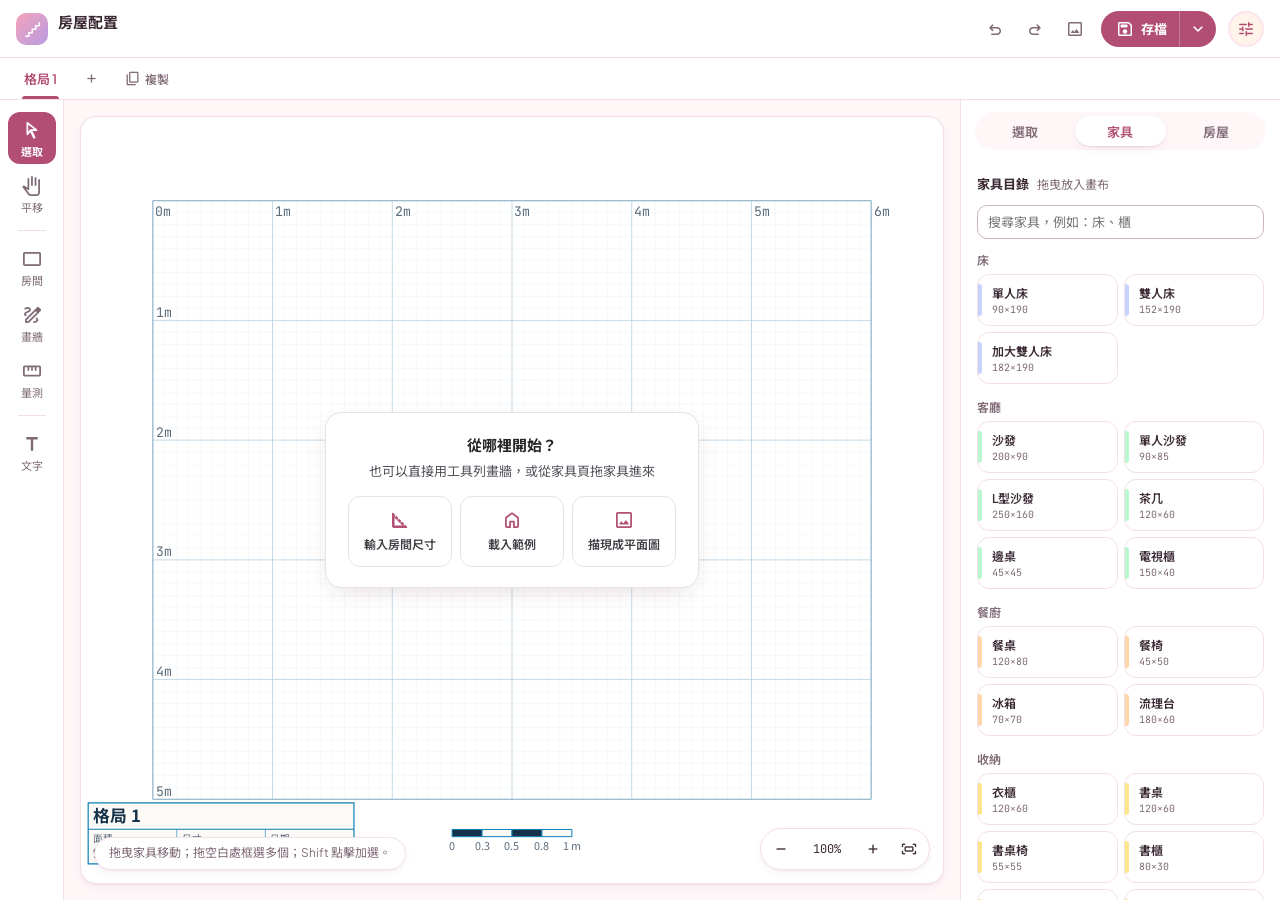
==== commit a3702c4c: "feat: 易用性改版：連續畫牆、即時尺寸、牆長輸入、浮動工具列、家具搜尋 - 畫牆改為連續點擊，點回起點自動封閉；預設水平／垂直，Shift 畫斜牆 - 畫牆、拖房間框時即時顯示長度與長寬 - 選取" ====
--- a/index.html
+++ b/index.html
@@ -19,7 +19,7 @@
 <link rel="preconnect" href="https://fonts.gstatic.com" crossorigin>
 <link rel="stylesheet" href="https://fonts.googleapis.com/css2?family=Material+Symbols+Rounded:opsz,wght,FILL,GRAD@20..24,300,0,0&display=block">
 <link href="https://fonts.googleapis.com/css2?family=Noto+Sans+TC:wght@400;500;700&family=Plus+Jakarta+Sans:wght@400;500;600;700&family=JetBrains+Mono:wght@400;500;600&display=swap" rel="stylesheet">
-<link rel="stylesheet" href="style.css?v=30">
+<link rel="stylesheet" href="style.css?v=33">
 </head>
 <body>
 <header class="topbar">
@@ -73,16 +73,19 @@
     <ul>
       <li><b>選取</b>：拖家具移動；拖空白處框選多個；Shift 點擊加選。</li>
       <li><b>平移</b>：拖曳畫布；也可空白鍵／中鍵／雙指。</li>
-      <li><b>畫牆</b>：按住拖一道牆，牆面對齊格線，家具會自動貼齊。</li>
+      <li><b>房間</b>：拖一個方框生成四面牆；下方提示列可「輸入長寬」直接建。</li>
+      <li><b>畫牆</b>：點起點再一路點下去連續畫，點回起點自動封閉，Esc 結束；預設水平／垂直，Shift 畫斜牆。選取牆可輸入精確長度。</li>
       <li><b>量測</b>：拖一條線量任意距離（cm）。</li>
     </ul>
     <h3>選取家具後</h3>
     <ul>
+      <li>上方浮出小工具列：旋轉、再製、刪除（門可換開向）。</li>
       <li>四角控制點拖曳改大小、上方圓點旋轉（吸附 15°，Shift 自由）。</li>
       <li>自動顯示到周圍牆的間距；右側「選取」頁可輸入精確 cm、換色、加標籤。</li>
     </ul>
     <h3>快捷鍵</h3>
     <ul class="keys">
+      <li><kbd>V</kbd> 選取　<kbd>H</kbd> 平移　<kbd>B</kbd> 房間　<kbd>W</kbd> 畫牆　<kbd>M</kbd> 量測　<kbd>T</kbd> 文字</li>
       <li><kbd>方向鍵</kbd> 微調（<kbd>Shift</kbd>=1cm）</li>
       <li><kbd>R</kbd> 旋轉 90°</li>
       <li><kbd>Ctrl</kbd>+<kbd>Z</kbd>/<kbd>Y</kbd> 復原／重做</li>
@@ -107,19 +110,28 @@
 
 <main class="layout">
   <nav class="dock" aria-label="工具">
-    <button id="modeSelect" class="tool" aria-pressed="true"><span class="msr">arrow_selector_tool</span><span>選取</span></button>
-    <button id="modePan" class="tool" aria-pressed="false"><span class="msr">pan_tool</span><span>平移</span></button>
+    <button id="modeSelect" class="tool" aria-pressed="true" title="選取（V）" aria-keyshortcuts="V"><span class="msr">arrow_selector_tool</span><span>選取</span></button>
+    <button id="modePan" class="tool" aria-pressed="false" title="平移（H）" aria-keyshortcuts="H"><span class="msr">pan_tool</span><span>平移</span></button>
     <hr>
-    <button id="modeRoom" class="tool" aria-pressed="false"><span class="msr">rectangle</span><span>房間</span></button>
-    <button id="modeWall" class="tool" aria-pressed="false"><span class="msr">draw</span><span>畫牆</span></button>
-    <button id="modeMeasure" class="tool" aria-pressed="false"><span class="msr">straighten</span><span>量測</span></button>
+    <button id="modeRoom" class="tool" aria-pressed="false" title="房間（B）" aria-keyshortcuts="B"><span class="msr">rectangle</span><span>房間</span></button>
+    <button id="modeWall" class="tool" aria-pressed="false" title="畫牆（W）" aria-keyshortcuts="W"><span class="msr">draw</span><span>畫牆</span></button>
+    <button id="modeMeasure" class="tool" aria-pressed="false" title="量測（M）" aria-keyshortcuts="M"><span class="msr">straighten</span><span>量測</span></button>
     <hr>
-    <button id="addText" class="tool"><span class="msr">title</span><span>文字</span></button>
+    <button id="addText" class="tool" title="文字（T）" aria-keyshortcuts="T"><span class="msr">title</span><span>文字</span></button>
   </nav>
 
   <div class="canvas-wrap">
     <svg id="board" xmlns="http://www.w3.org/2000/svg" preserveAspectRatio="xMidYMid meet"></svg>
-    <div id="emptyHint" class="empty-hint" hidden>從右側<b>家具</b>頁拖家具進來，或從 <b>存檔 ▾</b> 選單載入範例</div>
+    <div id="emptyHint" class="empty-hint start" hidden>
+      <h3>從哪裡開始？</h3>
+      <p>也可以直接用工具列畫牆，或從家具頁拖家具進來</p>
+      <div class="start-btns">
+        <button type="button" id="startRoom"><span class="msr">square_foot</span>輸入房間尺寸</button>
+        <button type="button" id="startExample"><span class="msr">home</span>載入範例</button>
+        <button type="button" id="startTrace"><span class="msr">image</span>描現成平面圖</button>
+      </div>
+    </div>
+    <div id="ctxBar" class="ctx-bar" role="toolbar" aria-label="選取物件操作" hidden></div>
     <p class="mode-hint" id="modeHint">拖曳家具移動；拖空白處框選多個；Shift 點擊加選。</p>
     <div class="zoom-ctl" role="group" aria-label="縮放">
       <button id="zoomOut" aria-label="縮小"><span class="msr">remove</span></button>
@@ -148,6 +160,7 @@
     <div class="ipane" data-pane="furn">
       <section class="panel">
         <h2>家具目錄 <span class="sub">拖曳放入畫布</span></h2>
+        <input type="search" id="catSearch" placeholder="搜尋家具，例如：床、櫃" aria-label="搜尋家具">
         <div id="catalog"></div>
       </section>
     </div>
@@ -206,6 +219,6 @@
   </aside>
 </main>
 
-<script src="app.js?v=30" defer></script>
+<script src="app.js?v=33" defer></script>
 </body>
 </html>
--- a/style.css
+++ b/style.css
@@ -200,15 +200,15 @@
 label.range input{flex:1}
 input[type=checkbox],input[type=range]{accent-color:var(--accent)}
 input[type=checkbox]{width:15px; height:15px; margin:0}
-input[type=number],select,input[type=text]{
+input[type=number],select,input[type=text],input[type=search]{
   font-family:inherit; font-size:13px; height:34px; padding:0 10px; border:1px solid var(--line2);
   border-radius:var(--r-ctl); background:var(--surface-2); color:var(--ink); width:74px;
   transition:border-color .15s,box-shadow .15s;
 }
-input[type=number]:hover,select:hover,input[type=text]:hover{border-color:var(--muted)}
-input[type=number]:focus,select:focus,input[type=text]:focus{outline:none; border-color:var(--accent); box-shadow:0 0 0 3px var(--accent-soft)}
+input[type=number]:hover,select:hover,input[type=text]:hover,input[type=search]:hover{border-color:var(--muted)}
+input[type=number]:focus,select:focus,input[type=text]:focus,input[type=search]:focus{outline:none; border-color:var(--accent); box-shadow:0 0 0 3px var(--accent-soft)}
 input.num{font-family:var(--mono)}
-input[type=text]{width:100%; font-family:var(--sans)}
+input[type=text],input[type=search]{width:100%; font-family:var(--sans)}
 .pyeong{margin:2px 0 14px; font-size:24px; font-weight:700; color:var(--ink); letter-spacing:-.3px}
 .hint{font-size:12px; color:var(--muted); margin:8px 0 0; line-height:1.6}
 :focus-visible{outline:2px solid var(--accent); outline-offset:2px}
@@ -238,7 +238,9 @@
 .toolwide.del:hover{background:var(--danger-light)}
 
 /* ---- catalog ---- */
+#catSearch{margin-bottom:12px}
 #catalog .cat-group{margin-bottom:14px}
+#catalog [hidden]{display:none}
 .cat-title{font-size:12px; color:var(--muted); margin:0 0 6px; font-weight:600}
 .cat-items{display:grid; grid-template-columns:1fr 1fr; gap:6px}
 .furn-chip{
@@ -300,6 +302,35 @@
   padding:14px 22px; border:1px dashed #D4D4D8; border-radius:var(--radius);
 }
 .empty-hint b{color:var(--canvas-accent); font-weight:600}
+.empty-hint[hidden]{display:none}
+/* 空白格局：三種開始方式（畫布恆白，按鈕用固定淺色＋主色） */
+.empty-hint.start{pointer-events:auto; padding:20px 22px; border-style:solid; border-color:#E4E4E7; box-shadow:0 8px 24px -10px rgba(var(--shadow),.25)}
+.empty-hint h3{margin:0 0 4px; font-size:15px; color:#27272A}
+.empty-hint p{margin:0 0 14px}
+.start-btns{display:grid; grid-template-columns:repeat(3,1fr); gap:8px}
+.start-btns button{
+  display:flex; flex-direction:column; align-items:center; gap:4px; padding:12px 10px; min-width:104px; border-radius:12px; cursor:pointer;
+  border:1px solid #E4E4E7; background:#fff; color:#3F3F46; font:inherit; font-size:12px; font-weight:600; transition:border-color .15s,color .15s,transform .1s;
+}
+.start-btns button:hover{border-color:var(--canvas-accent); color:var(--canvas-accent)}
+.start-btns button:active{transform:scale(.97)}
+.start-btns .msr{font-size:22px; color:var(--canvas-accent)}
+
+/* 選取浮動工具列 */
+.ctx-bar{
+  position:absolute; z-index:25; display:flex; align-items:center; gap:2px; padding:3px;
+  background:var(--paper); border:1px solid var(--line); border-radius:999px;
+  box-shadow:0 1px 2px rgba(var(--shadow),.06),0 6px 18px -6px rgba(var(--shadow),.22);
+}
+.ctx-bar[hidden]{display:none}
+.ctx-bar button{width:34px; height:34px; display:inline-flex; align-items:center; justify-content:center; border:none; border-radius:999px; background:transparent; color:var(--ink); cursor:pointer}
+.ctx-bar button:hover{background:var(--hover-bg); color:var(--accent)}
+.ctx-bar button[data-act=del]:hover{background:var(--danger-light); color:var(--danger)}
+.ctx-bar .msr{font-size:19px}
+.ctx-bar .cnt{padding:0 8px 0 10px; font-size:12px; color:var(--muted)}
+.ctx-bar .len{gap:4px; padding-left:6px}
+.ctx-bar .len input{width:78px; height:30px; font-family:var(--mono)}
+.ctx-bar .len em{font-style:normal; color:var(--muted); font-size:12px; margin-right:4px}
 
 /* 模式提示膠囊（畫布左下） */
 .mode-hint{
@@ -308,6 +339,11 @@
   color:var(--muted); font-size:12px; line-height:1.4; pointer-events:none;
   box-shadow:0 1px 2px rgba(var(--shadow),.05),0 4px 14px -6px rgba(var(--shadow),.14);
 }
+.mode-hint button{
+  pointer-events:auto; margin-left:4px; padding:3px 10px; border-radius:999px; border:1px solid var(--accent);
+  background:var(--hover-bg); color:var(--accent); font:inherit; font-weight:600; cursor:pointer;
+}
+.mode-hint button:hover{background:var(--accent); color:var(--on-accent)}
 
 /* ---- zoom control ---- */
 .zoom-ctl{
@@ -417,7 +453,12 @@
   .tool{width:46px}
   .canvas-wrap{min-height:0; padding:10px}
   .mode-hint{display:none}
+  .mode-hint.act{display:block; left:18px; bottom:64px; max-width:calc(100% - 36px)}   /* 房間模式要露出「輸入長寬」 */
   .zoom-ctl{right:18px; bottom:18px}
+  .empty-hint.start{width:calc(100% - 40px); padding:12px}   /* 手機畫布矮：收掉說明行，三鈕維持一排 */
+  .empty-hint.start p{display:none}
+  .empty-hint h3{margin-bottom:10px}
+  .start-btns button{min-width:0; padding:8px 4px; font-size:11px}
   .insp{width:100%; max-height:42vh; border-left:0; border-top:1px solid var(--line)}
   .sidebar-hidden .insp{display:none}
 }
